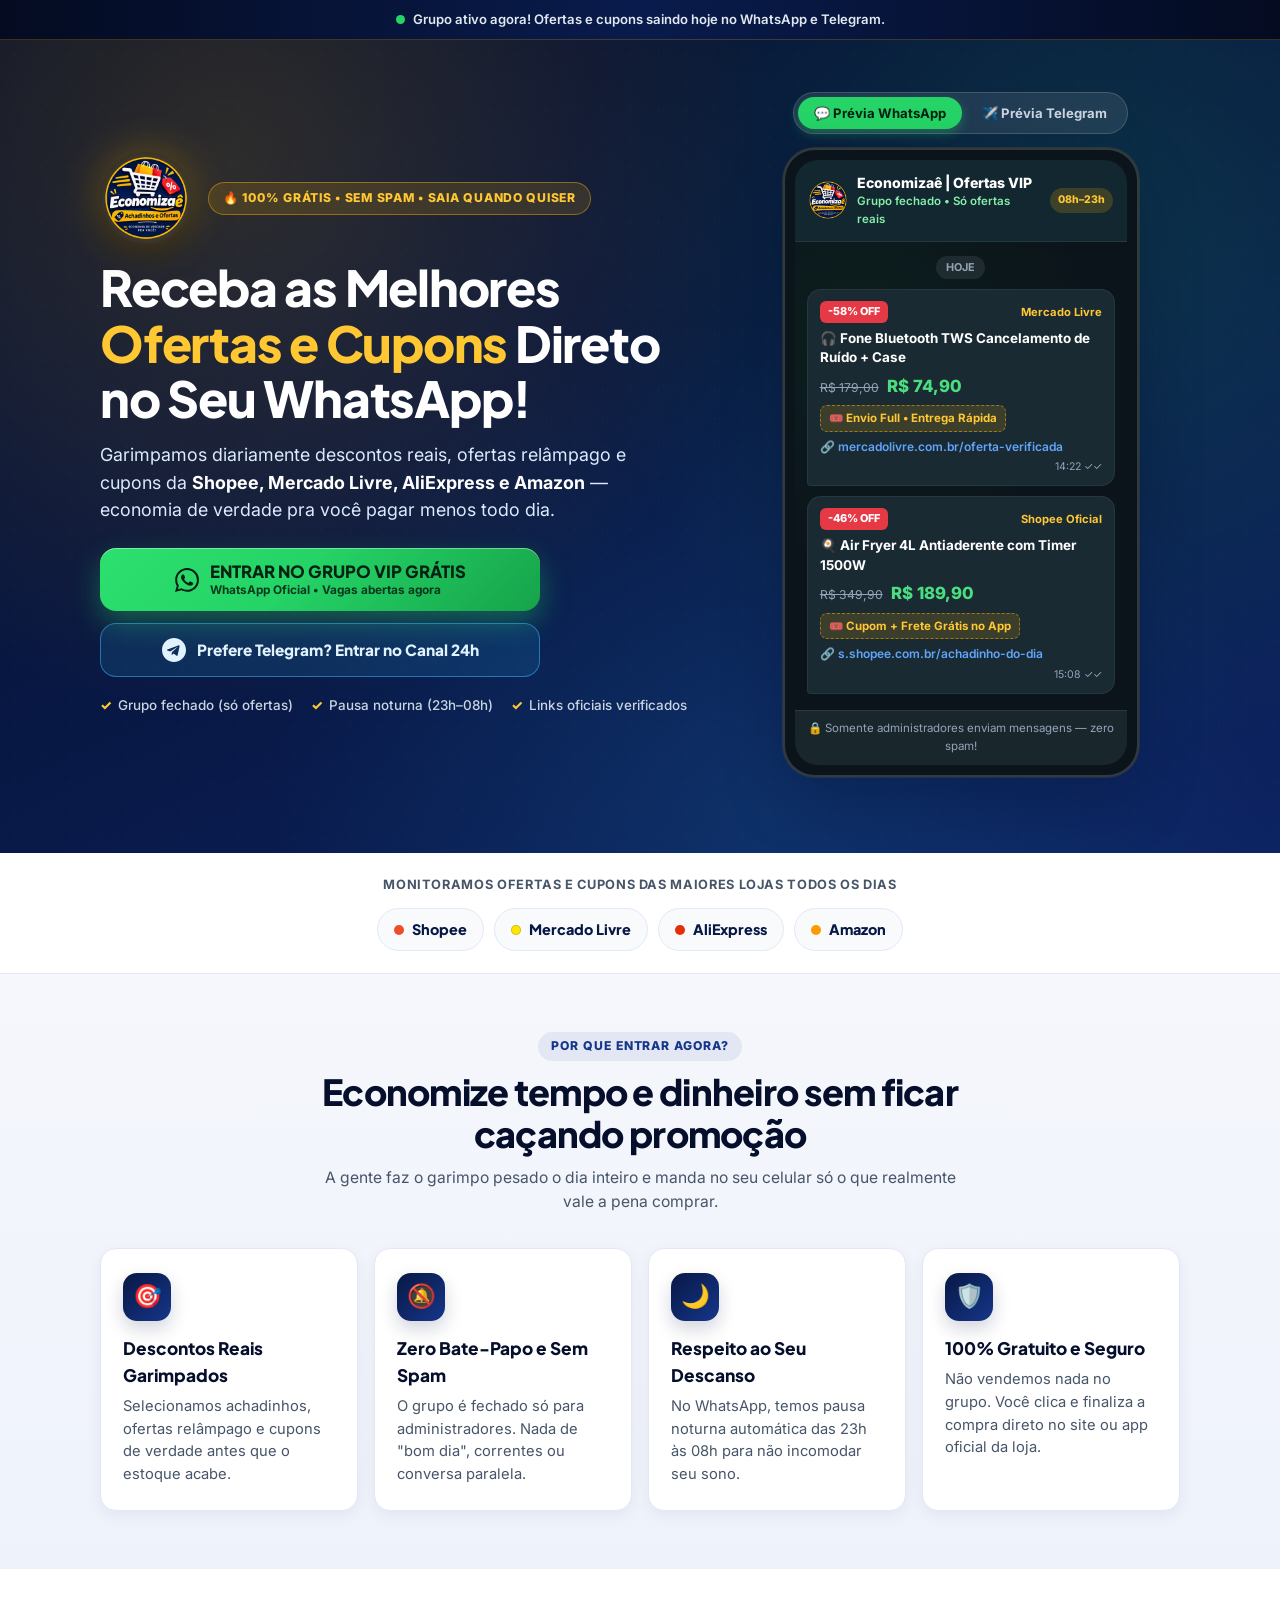
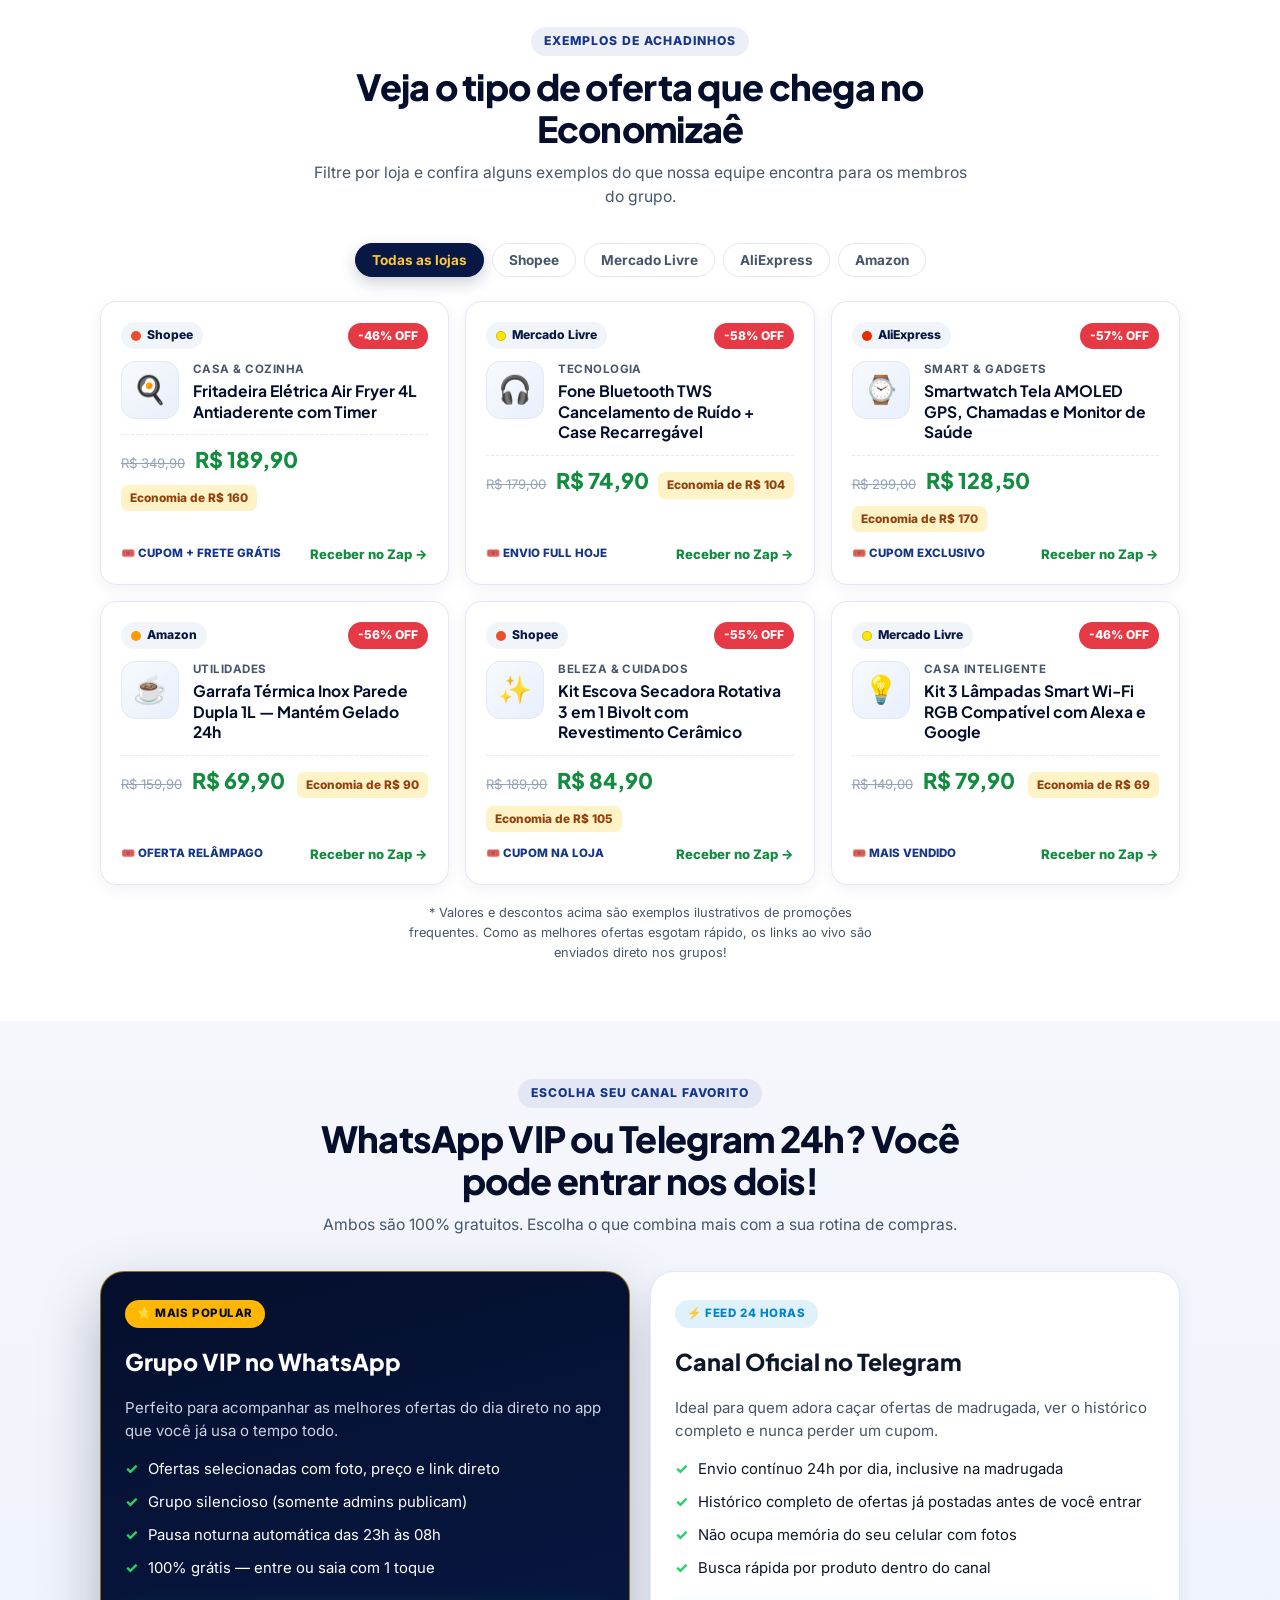
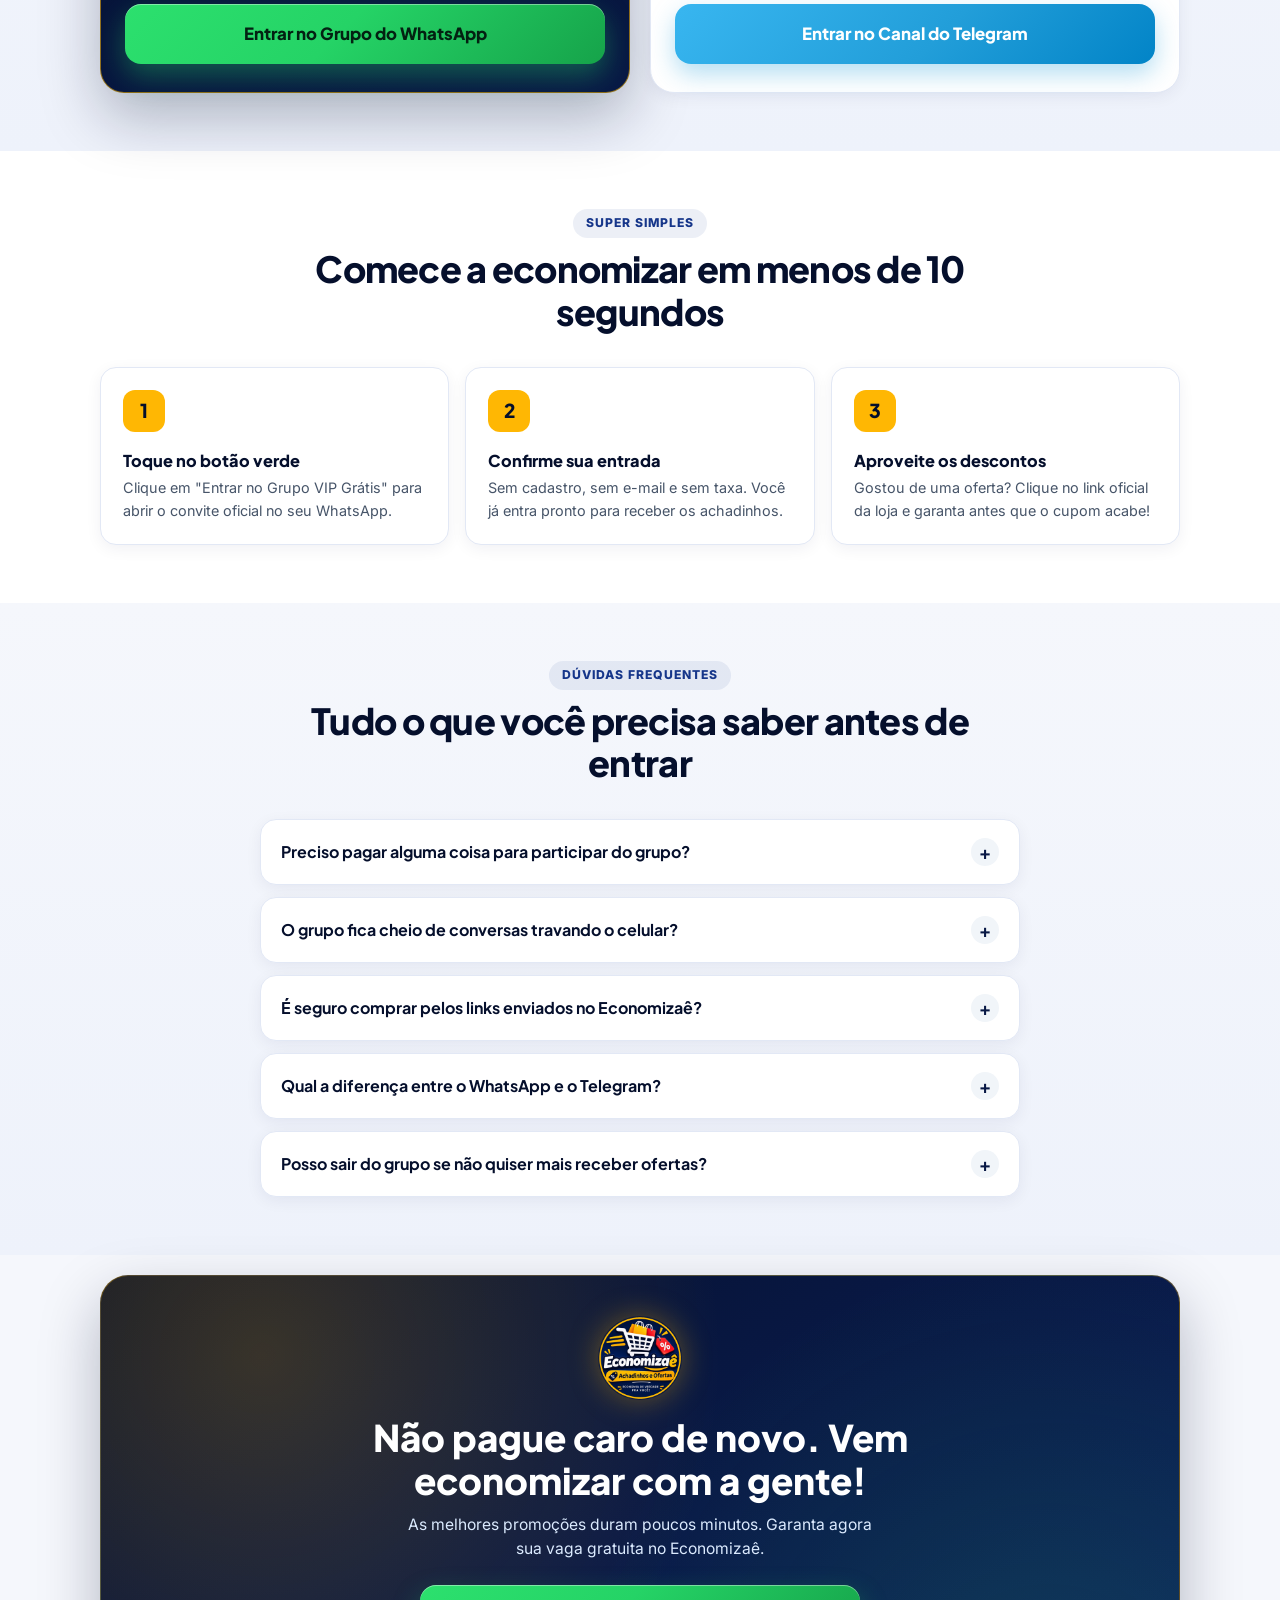
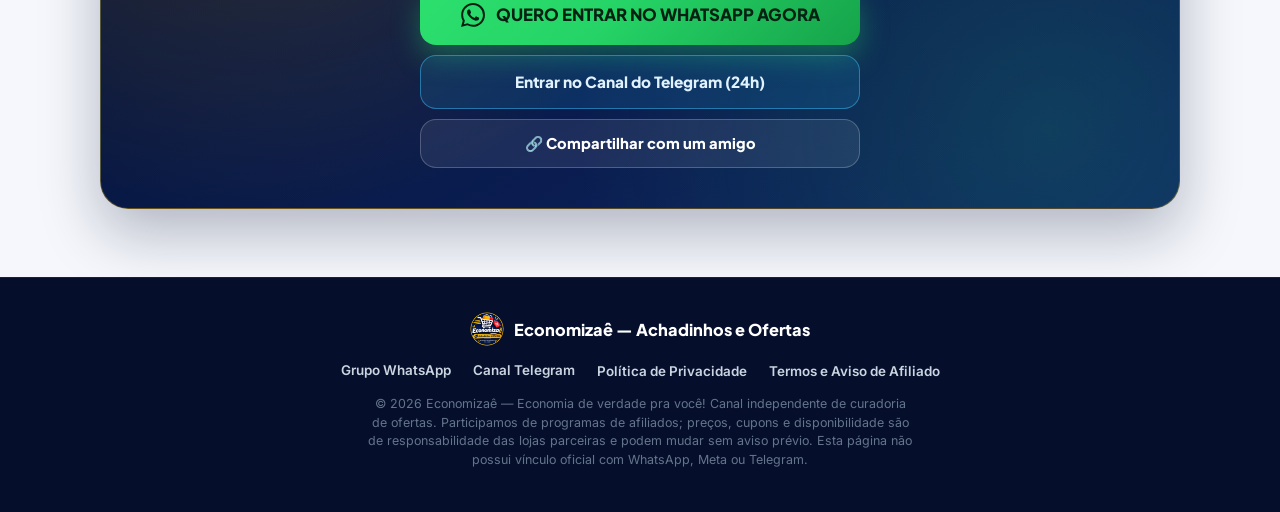
==== index.html @ 67e3bd25 "Add files via upload" ====
<!DOCTYPE html>
<html lang="pt-BR">
<head>
  <meta charset="UTF-8" />
  <meta name="viewport" content="width=device-width, initial-scale=1.0" />
  <title>Economizaê — Grupo VIP de Ofertas e Cupons no WhatsApp</title>
  <meta name="description" content="Entre grátis no grupo VIP do Economizaê e receba todos os dias as melhores ofertas, achadinhos e cupons da Shopee, Mercado Livre, AliExpress e Amazon direto no seu WhatsApp ou Telegram." />
  <meta name="theme-color" content="#050f2c" />

  <!-- Open Graph / WhatsApp / Facebook / Instagram -->
  <meta property="og:type" content="website" />
  <meta property="og:locale" content="pt_BR" />
  <meta property="og:title" content="Economizaê — As Melhores Ofertas e Cupons no Seu WhatsApp!" />
  <meta property="og:description" content="Grupo 100% gratuito e silencioso com achadinhos e descontos reais da Shopee, Mercado Livre, AliExpress e Amazon." />
  <meta property="og:image" content="assets/og-share.png" />
  <meta name="twitter:card" content="summary_large_image" />
  <meta name="twitter:title" content="Economizaê — Grupo VIP de Ofertas e Cupons" />
  <meta name="twitter:description" content="Economia de verdade pra você! Entre grátis no WhatsApp ou Telegram." />
  <meta name="twitter:image" content="assets/og-share.png" />

  <link rel="icon" type="image/png" href="assets/favicon.png" />
  <link rel="apple-touch-icon" href="assets/logo-economizae.png" />

  <!-- Google Fonts (carregamento rápido com fallback instantâneo) -->
  <link rel="preconnect" href="https://fonts.googleapis.com" />
  <link rel="preconnect" href="https://fonts.gstatic.com" crossorigin />
  <link href="https://fonts.googleapis.com/css2?family=Inter:wght@400;500;600;700&family=Plus+Jakarta+Sans:wght@700;800&display=swap" rel="stylesheet" />

  <link rel="stylesheet" href="assets/styles.css" />
</head>
<body>

  <!-- Faixa Ao Vivo (horário real de Brasília) -->
  <div class="top-ribbon" role="status" aria-live="polite">
    <div class="top-ribbon__inner">
      <span id="liveStatusDot" class="pulse-dot" aria-hidden="true"></span>
      <span id="liveStatusText">Grupo ativo agora! Ofertas e cupons saindo hoje no WhatsApp e Telegram.</span>
    </div>
  </div>

  <!-- HERO PRINCIPAL -->
  <header class="hero">
    <div class="container hero__grid">
      <div class="hero__content">
        <div class="hero__brand">
          <div class="hero__logo-wrap">
            <img
              src="assets/logo-economizae.png"
              alt="Logo Economizaê — Achadinhos e Ofertas"
              class="hero__logo"
              width="112"
              height="112"
              fetchpriority="high"
            />
          </div>
          <span class="eyebrow">🔥 100% Grátis • Sem Spam • Saia Quando Quiser</span>
        </div>

        <h1 class="hero__title">
          Receba as Melhores <span class="accent-gold">Ofertas e Cupons</span> Direto no Seu WhatsApp!
        </h1>

        <p class="hero__subtitle">
          Garimpamos diariamente descontos reais, ofertas relâmpago e cupons da
          <strong>Shopee, Mercado Livre, AliExpress e Amazon</strong> — economia de verdade pra você pagar menos todo dia.
        </p>

        <div id="heroCta" class="cta-stack">
          <a
            href="https://chat.whatsapp.com/C5A4Bzv5PwuIhEBPIchPu0?s=cl&p=a&iam=2"
            target="_blank"
            rel="noopener noreferrer"
            class="btn btn--whatsapp"
            data-channel="whatsapp"
            data-placement="hero_principal"
          >
            <svg class="btn__icon" viewBox="0 0 24 24" fill="currentColor" aria-hidden="true">
              <path d="M20.52 3.48A11.86 11.86 0 0 0 12.06 0C5.5 0 .16 5.34.16 11.9c0 2.1.55 4.14 1.6 5.95L0 24l6.33-1.66a11.87 11.87 0 0 0 5.73 1.46h.01c6.55 0 11.9-5.34 11.9-11.9 0-3.18-1.24-6.17-3.45-8.42ZM12.07 21.8h-.01a9.87 9.87 0 0 1-5.04-1.38l-.36-.21-3.76.99 1-3.66-.24-.38a9.86 9.86 0 0 1-1.51-5.26c0-5.45 4.44-9.89 9.9-9.89 2.64 0 5.13 1.03 7 2.9a9.83 9.83 0 0 1 2.9 7c0 5.45-4.44 9.89-9.88 9.89Zm5.42-7.4c-.3-.15-1.76-.87-2.03-.97-.27-.1-.47-.15-.67.15-.2.3-.77.97-.94 1.17-.17.2-.35.22-.65.07-.3-.15-1.25-.46-2.38-1.47-.88-.78-1.48-1.75-1.65-2.05-.17-.3-.02-.46.13-.61.13-.13.3-.35.45-.52.15-.17.2-.3.3-.5.1-.2.05-.37-.02-.52-.08-.15-.67-1.62-.92-2.22-.24-.58-.49-.5-.67-.51h-.57c-.2 0-.52.07-.8.37-.27.3-1.04 1.02-1.04 2.48s1.07 2.88 1.22 3.08c.15.2 2.1 3.21 5.09 4.5.71.31 1.27.49 1.7.63.72.23 1.37.2 1.88.12.57-.09 1.76-.72 2.01-1.42.25-.7.25-1.29.17-1.42-.07-.12-.27-.2-.57-.35Z"/>
            </svg>
            <span class="btn__text">
              <span>ENTRAR NO GRUPO VIP GRÁTIS</span>
              <span class="btn__sub">WhatsApp Oficial • Vagas abertas agora</span>
            </span>
          </a>

          <a
            href="https://t.me/economizae_achadinhos"
            target="_blank"
            rel="noopener noreferrer"
            class="btn btn--telegram"
            data-channel="telegram"
            data-placement="hero_secundario"
          >
            <svg class="btn__icon" viewBox="0 0 24 24" fill="currentColor" aria-hidden="true">
              <path d="M12 0C5.37 0 0 5.37 0 12s5.37 12 12 12 12-5.37 12-12S18.63 0 12 0Zm5.56 8.16-1.91 9.01c-.14.64-.52.8-1.06.5l-2.93-2.16-1.41 1.36c-.16.16-.29.29-.59.29l.21-2.98 5.42-4.9c.24-.21-.05-.33-.37-.12l-6.7 4.22-2.89-.9c-.63-.2-.64-.63.13-.93l11.29-4.35c.52-.19.98.13.81.96Z"/>
            </svg>
            <span>Prefere Telegram? Entrar no Canal 24h</span>
          </a>
        </div>

        <div class="hero__trust">
          <span class="hero__trust-item"><span class="hero__trust-check">✓</span> Grupo fechado (só ofertas)</span>
          <span class="hero__trust-item"><span class="hero__trust-check">✓</span> Pausa noturna (23h–08h)</span>
          <span class="hero__trust-item"><span class="hero__trust-check">✓</span> Links oficiais verificados</span>
        </div>
      </div>

      <!-- Preview Interativo do Celular -->
      <div class="phone-showcase" aria-label="Prévia de como chegam as ofertas no grupo">
        <div class="channel-switch" role="tablist" aria-label="Escolha o canal para ver a prévia">
          <button type="button" class="channel-switch__btn is-active" role="tab" aria-selected="true" data-preview="whatsapp">
            💬 Prévia WhatsApp
          </button>
          <button type="button" class="channel-switch__btn" role="tab" aria-selected="false" data-preview="telegram">
            ✈️ Prévia Telegram
          </button>
        </div>

        <div class="phone-frame">
          <div id="phoneScreen" class="phone-screen" data-mode="whatsapp">
            <div class="phone-header">
              <img src="assets/logo-economizae.png" alt="" class="phone-header__avatar" width="38" height="38" />
              <div class="phone-header__meta">
                <div id="phoneGroupName" class="phone-header__name">Economizaê | Ofertas VIP</div>
                <div id="phoneGroupSub" class="phone-header__sub">Grupo fechado • Só ofertas reais</div>
              </div>
              <span id="phoneGroupTag" class="phone-header__tag">08h–23h</span>
            </div>

            <div id="phoneChat" class="phone-chat"></div>

            <div id="phoneFooterNote" class="phone-footer-note">
              🔒 Somente administradores enviam mensagens — zero spam!
            </div>
          </div>
        </div>
      </div>
    </div>
  </header>

  <!-- Barra de Lojas Monitoradas -->
  <section class="stores-bar" aria-label="Lojas monitoradas">
    <div class="container stores-bar__inner">
      <p class="stores-bar__label">Monitoramos ofertas e cupons das maiores lojas todos os dias</p>
      <div class="stores-pills">
        <span class="store-pill"><span class="store-dot store-dot--shopee"></span>Shopee</span>
        <span class="store-pill"><span class="store-dot store-dot--ml"></span>Mercado Livre</span>
        <span class="store-pill"><span class="store-dot store-dot--ali"></span>AliExpress</span>
        <span class="store-pill"><span class="store-dot store-dot--amazon"></span>Amazon</span>
      </div>
    </div>
  </section>

  <!-- Benefícios -->
  <section class="section section--tint">
    <div class="container">
      <div class="section__head">
        <span class="section__kicker">Por que entrar agora?</span>
        <h2 class="section__title">Economize tempo e dinheiro sem ficar caçando promoção</h2>
        <p class="section__desc">
          A gente faz o garimpo pesado o dia inteiro e manda no seu celular só o que realmente vale a pena comprar.
        </p>
      </div>

      <div class="benefits-grid">
        <article class="benefit-card">
          <div class="benefit-card__icon" aria-hidden="true">🎯</div>
          <h3 class="benefit-card__title">Descontos Reais Garimpados</h3>
          <p class="benefit-card__text">
            Selecionamos achadinhos, ofertas relâmpago e cupons de verdade antes que o estoque acabe.
          </p>
        </article>

        <article class="benefit-card">
          <div class="benefit-card__icon" aria-hidden="true">🔕</div>
          <h3 class="benefit-card__title">Zero Bate-Papo e Sem Spam</h3>
          <p class="benefit-card__text">
            O grupo é fechado só para administradores. Nada de "bom dia", correntes ou conversa paralela.
          </p>
        </article>

        <article class="benefit-card">
          <div class="benefit-card__icon" aria-hidden="true">🌙</div>
          <h3 class="benefit-card__title">Respeito ao Seu Descanso</h3>
          <p class="benefit-card__text">
            No WhatsApp, temos pausa noturna automática das 23h às 08h para não incomodar seu sono.
          </p>
        </article>

        <article class="benefit-card">
          <div class="benefit-card__icon" aria-hidden="true">🛡️</div>
          <h3 class="benefit-card__title">100% Gratuito e Seguro</h3>
          <p class="benefit-card__text">
            Não vendemos nada no grupo. Você clica e finaliza a compra direto no site ou app oficial da loja.
          </p>
        </article>
      </div>
    </div>
  </section>

  <!-- Vitrine Interativa de Achadinhos -->
  <section class="section section--white" id="exemplos">
    <div class="container">
      <div class="section__head">
        <span class="section__kicker">Exemplos de Achadinhos</span>
        <h2 class="section__title">Veja o tipo de oferta que chega no Economizaê</h2>
        <p class="section__desc">
          Filtre por loja e confira alguns exemplos do que nossa equipe encontra para os membros do grupo.
        </p>
      </div>

      <div class="filter-pills" role="group" aria-label="Filtrar exemplos por loja">
        <button type="button" class="filter-pill is-active" data-filter="todas">Todas as lojas</button>
        <button type="button" class="filter-pill" data-filter="shopee">Shopee</button>
        <button type="button" class="filter-pill" data-filter="mercadolivre">Mercado Livre</button>
        <button type="button" class="filter-pill" data-filter="aliexpress">AliExpress</button>
        <button type="button" class="filter-pill" data-filter="amazon">Amazon</button>
      </div>

      <div id="dealsGrid" class="deals-grid"></div>

      <p class="deals-disclaimer">
        * Valores e descontos acima são exemplos ilustrativos de promoções frequentes. Como as melhores ofertas esgotam rápido, os links ao vivo são enviados direto nos grupos!
      </p>
    </div>
  </section>

  <!-- Comparativo WhatsApp vs Telegram -->
  <section class="section section--tint" id="canais">
    <div class="container">
      <div class="section__head">
        <span class="section__kicker">Escolha seu canal favorito</span>
        <h2 class="section__title">WhatsApp VIP ou Telegram 24h? Você pode entrar nos dois!</h2>
        <p class="section__desc">
          Ambos são 100% gratuitos. Escolha o que combina mais com a sua rotina de compras.
        </p>
      </div>

      <div class="channels-grid">
        <article class="channel-card channel-card--featured">
          <span class="channel-card__badge">⭐ Mais Popular</span>
          <h3 class="channel-card__title">Grupo VIP no WhatsApp</h3>
          <p class="channel-card__desc">
            Perfeito para acompanhar as melhores ofertas do dia direto no app que você já usa o tempo todo.
          </p>
          <ul class="channel-list">
            <li><span class="ok">✓</span> <span>Ofertas selecionadas com foto, preço e link direto</span></li>
            <li><span class="ok">✓</span> <span>Grupo silencioso (somente admins publicam)</span></li>
            <li><span class="ok">✓</span> <span>Pausa noturna automática das 23h às 08h</span></li>
            <li><span class="ok">✓</span> <span>100% grátis — entre ou saia com 1 toque</span></li>
          </ul>
          <div class="channel-card__action">
            <a
              href="https://chat.whatsapp.com/C5A4Bzv5PwuIhEBPIchPu0?s=cl&p=a&iam=2"
              target="_blank"
              rel="noopener noreferrer"
              class="btn btn--whatsapp"
              data-channel="whatsapp"
              data-placement="card_comparativo"
            >
              <span>Entrar no Grupo do WhatsApp</span>
            </a>
          </div>
        </article>

        <article class="channel-card">
          <span class="channel-card__badge channel-card__badge--tg">⚡ Feed 24 Horas</span>
          <h3 class="channel-card__title">Canal Oficial no Telegram</h3>
          <p class="channel-card__desc">
            Ideal para quem adora caçar ofertas de madrugada, ver o histórico completo e nunca perder um cupom.
          </p>
          <ul class="channel-list">
            <li><span class="ok">✓</span> <span>Envio contínuo 24h por dia, inclusive na madrugada</span></li>
            <li><span class="ok">✓</span> <span>Histórico completo de ofertas já postadas antes de você entrar</span></li>
            <li><span class="ok">✓</span> <span>Não ocupa memória do seu celular com fotos</span></li>
            <li><span class="ok">✓</span> <span>Busca rápida por produto dentro do canal</span></li>
          </ul>
          <div class="channel-card__action">
            <a
              href="https://t.me/economizae_achadinhos"
              target="_blank"
              rel="noopener noreferrer"
              class="btn btn--telegram-solid"
              data-channel="telegram"
              data-placement="card_comparativo"
            >
              <span>Entrar no Canal do Telegram</span>
            </a>
          </div>
        </article>
      </div>
    </div>
  </section>

  <!-- Como Funciona em 3 Passos -->
  <section class="section section--white">
    <div class="container">
      <div class="section__head">
        <span class="section__kicker">Super simples</span>
        <h2 class="section__title">Comece a economizar em menos de 10 segundos</h2>
      </div>

      <div class="steps-grid">
        <article class="step-card">
          <div class="step-num">1</div>
          <div>
            <h3>Toque no botão verde</h3>
            <p>Clique em "Entrar no Grupo VIP Grátis" para abrir o convite oficial no seu WhatsApp.</p>
          </div>
        </article>

        <article class="step-card">
          <div class="step-num">2</div>
          <div>
            <h3>Confirme sua entrada</h3>
            <p>Sem cadastro, sem e-mail e sem taxa. Você já entra pronto para receber os achadinhos.</p>
          </div>
        </article>

        <article class="step-card">
          <div class="step-num">3</div>
          <div>
            <h3>Aproveite os descontos</h3>
            <p>Gostou de uma oferta? Clique no link oficial da loja e garanta antes que o cupom acabe!</p>
          </div>
        </article>
      </div>
    </div>
  </section>

  <!-- Perguntas Frequentes -->
  <section class="section section--tint" id="faq">
    <div class="container">
      <div class="section__head">
        <span class="section__kicker">Dúvidas Frequentes</span>
        <h2 class="section__title">Tudo o que você precisa saber antes de entrar</h2>
      </div>

      <div class="faq-list">
        <div class="faq-item">
          <button type="button" class="faq-question" aria-expanded="false">
            <span>Preciso pagar alguma coisa para participar do grupo?</span>
            <span class="faq-icon" aria-hidden="true">+</span>
          </button>
          <div class="faq-answer">
            <div class="faq-answer__inner">
              Não! O Economizaê é <strong>100% gratuito</strong> hoje e sempre. Nosso trabalho é mantido pelas comissões pagas pelas próprias lojas parceiras, sem nenhum custo extra para você.
            </div>
          </div>
        </div>

        <div class="faq-item">
          <button type="button" class="faq-question" aria-expanded="false">
            <span>O grupo fica cheio de conversas travando o celular?</span>
            <span class="faq-icon" aria-hidden="true">+</span>
          </button>
          <div class="faq-answer">
            <div class="faq-answer__inner">
              De jeito nenhum! O grupo é fechado apenas para os administradores postarem ofertas e cupons selecionados. Além disso, o WhatsApp fica em silêncio automático das 23h às 08h.
            </div>
          </div>
        </div>

        <div class="faq-item">
          <button type="button" class="faq-question" aria-expanded="false">
            <span>É seguro comprar pelos links enviados no Economizaê?</span>
            <span class="faq-icon" aria-hidden="true">+</span>
          </button>
          <div class="faq-answer">
            <div class="faq-answer__inner">
              Sim! Nós divulgamos apenas links que levam direto para as grandes lojas oficiais (Shopee, Mercado Livre, AliExpress e Amazon). Você paga e acompanha a entrega diretamente no site ou aplicativo da própria loja.
            </div>
          </div>
        </div>

        <div class="faq-item">
          <button type="button" class="faq-question" aria-expanded="false">
            <span>Qual a diferença entre o WhatsApp e o Telegram?</span>
            <span class="faq-icon" aria-hidden="true">+</span>
          </button>
          <div class="faq-answer">
            <div class="faq-answer__inner">
              O <strong>WhatsApp</strong> envia ofertas selecionadas durante o dia (08h às 23h) com toda praticidade. Já o <strong>Telegram</strong> funciona 24 horas por dia, permite pesquisar ofertas antigas e mantém todo o histórico de promoções disponível assim que você entra.
            </div>
          </div>
        </div>

        <div class="faq-item">
          <button type="button" class="faq-question" aria-expanded="false">
            <span>Posso sair do grupo se não quiser mais receber ofertas?</span>
            <span class="faq-icon" aria-hidden="true">+</span>
          </button>
          <div class="faq-answer">
            <div class="faq-answer__inner">
              Com certeza! Você tem liberdade total para silenciar as notificações ou sair do grupo a qualquer momento com apenas um toque.
            </div>
          </div>
        </div>
      </div>
    </div>
  </section>

  <!-- CTA Final -->
  <section class="final-cta" id="finalCta">
    <div class="container">
      <div class="final-cta__box">
        <img src="assets/logo-economizae.png" alt="Logo Economizaê" class="final-cta__logo" width="84" height="84" loading="lazy" />
        <h2 class="final-cta__title">Não pague caro de novo. Vem economizar com a gente!</h2>
        <p class="final-cta__desc">
          As melhores promoções duram poucos minutos. Garanta agora sua vaga gratuita no Economizaê.
        </p>

        <div class="final-cta__actions">
          <a
            href="https://chat.whatsapp.com/C5A4Bzv5PwuIhEBPIchPu0?s=cl&p=a&iam=2"
            target="_blank"
            rel="noopener noreferrer"
            class="btn btn--whatsapp"
            data-channel="whatsapp"
            data-placement="cta_final"
          >
            <svg class="btn__icon" viewBox="0 0 24 24" fill="currentColor" aria-hidden="true">
              <path d="M20.52 3.48A11.86 11.86 0 0 0 12.06 0C5.5 0 .16 5.34.16 11.9c0 2.1.55 4.14 1.6 5.95L0 24l6.33-1.66a11.87 11.87 0 0 0 5.73 1.46h.01c6.55 0 11.9-5.34 11.9-11.9 0-3.18-1.24-6.17-3.45-8.42ZM12.07 21.8h-.01a9.87 9.87 0 0 1-5.04-1.38l-.36-.21-3.76.99 1-3.66-.24-.38a9.86 9.86 0 0 1-1.51-5.26c0-5.45 4.44-9.89 9.9-9.89 2.64 0 5.13 1.03 7 2.9a9.83 9.83 0 0 1 2.9 7c0 5.45-4.44 9.89-9.88 9.89Zm5.42-7.4c-.3-.15-1.76-.87-2.03-.97-.27-.1-.47-.15-.67.15-.2.3-.77.97-.94 1.17-.17.2-.35.22-.65.07-.3-.15-1.25-.46-2.38-1.47-.88-.78-1.48-1.75-1.65-2.05-.17-.3-.02-.46.13-.61.13-.13.3-.35.45-.52.15-.17.2-.3.3-.5.1-.2.05-.37-.02-.52-.08-.15-.67-1.62-.92-2.22-.24-.58-.49-.5-.67-.51h-.57c-.2 0-.52.07-.8.37-.27.3-1.04 1.02-1.04 2.48s1.07 2.88 1.22 3.08c.15.2 2.1 3.21 5.09 4.5.71.31 1.27.49 1.7.63.72.23 1.37.2 1.88.12.57-.09 1.76-.72 2.01-1.42.25-.7.25-1.29.17-1.42-.07-.12-.27-.2-.57-.35Z"/>
            </svg>
            <span>QUERO ENTRAR NO WHATSAPP AGORA</span>
          </a>

          <a
            href="https://t.me/economizae_achadinhos"
            target="_blank"
            rel="noopener noreferrer"
            class="btn btn--telegram"
            data-channel="telegram"
            data-placement="cta_final"
          >
            <span>Entrar no Canal do Telegram (24h)</span>
          </a>

          <button type="button" id="btnShare" class="btn btn--ghost-light">
            <span>🔗 Compartilhar com um amigo</span>
          </button>
        </div>
      </div>
    </div>
  </section>

  <!-- Rodapé (compatível com políticas Meta Ads / Google Ads) -->
  <footer class="footer">
    <div class="container footer__inner">
      <div class="footer__brand">
        <img src="assets/logo-economizae.png" alt="Economizaê" width="34" height="34" loading="lazy" />
        <span>Economizaê — Achadinhos e Ofertas</span>
      </div>

      <div class="footer__links">
        <a class="footer__link" href="https://chat.whatsapp.com/C5A4Bzv5PwuIhEBPIchPu0?s=cl&p=a&iam=2" target="_blank" rel="noopener noreferrer" data-channel="whatsapp" data-placement="footer">Grupo WhatsApp</a>
        <a class="footer__link" href="https://t.me/economizae_achadinhos" target="_blank" rel="noopener noreferrer" data-channel="telegram" data-placement="footer">Canal Telegram</a>
        <button type="button" class="footer__link" data-modal="privacidade">Política de Privacidade</button>
        <button type="button" class="footer__link" data-modal="termos">Termos e Aviso de Afiliado</button>
      </div>

      <p class="footer__legal">
        © <span id="currentYear">2026</span> Economizaê — Economia de verdade pra você! Canal independente de curadoria de ofertas. Participamos de programas de afiliados; preços, cupons e disponibilidade são de responsabilidade das lojas parceiras e podem mudar sem aviso prévio. Esta página não possui vínculo oficial com WhatsApp, Meta ou Telegram.
      </p>
    </div>
  </footer>

  <!-- Barra Fixa Mobile (aparece após rolar o topo) -->
  <div id="stickyBar" class="sticky-bar" aria-hidden="true">
    <div class="sticky-bar__inner">
      <img src="assets/logo-economizae.png" alt="" class="sticky-bar__logo" width="40" height="40" />
      <a
        href="https://chat.whatsapp.com/C5A4Bzv5PwuIhEBPIchPu0?s=cl&p=a&iam=2"
        target="_blank"
        rel="noopener noreferrer"
        class="btn btn--whatsapp sticky-bar__btn"
        data-channel="whatsapp"
        data-placement="barra_fixa_mobile"
      >
        <span>Entrar no Grupo VIP Grátis →</span>
      </a>
    </div>
  </div>

  <!-- Modal Legal (Privacidade / Termos) -->
  <div id="legalModal" class="modal" role="dialog" aria-modal="true" aria-hidden="true" aria-labelledby="legalModalTitle">
    <div class="modal__card">
      <div class="modal__head">
        <h3 id="legalModalTitle" class="modal__title">Informações</h3>
        <button type="button" id="legalModalClose" class="modal__close" aria-label="Fechar">×</button>
      </div>
      <div id="legalModalBody" class="modal__body"></div>
    </div>
  </div>

  <!-- Toast de Feedback -->
  <div id="toast" class="toast" role="status" aria-live="polite"></div>

  <script src="assets/config.js"></script>
  <script src="assets/app.js"></script>
</body>
</html>
---- assets/styles.css ----
/* ==========================================================================
   Economizaê | Achadinhos e Ofertas — Landing Page Design System
   Paleta inspirada na identidade oficial: Azul-Marinho, Ouro, Vermelho e Verde Zap
   ========================================================================== */

:root {
  --navy-950: #050f2c;
  --navy-900: #081845;
  --navy-800: #0d2463;
  --navy-700: #16368a;

  --gold-400: #ffc833;
  --gold-500: #ffb703;
  --gold-600: #e09c00;

  --red-500: #e63946;
  --red-600: #cc2936;

  --wa-400: #2ce06e;
  --wa-500: #25d366;
  --wa-600: #16a34a;
  --wa-700: #128c3e;

  --tg-400: #38b6f0;
  --tg-500: #229ed9;
  --tg-600: #0284c7;

  --bg-page: #f5f7fc;
  --bg-card: #ffffff;
  --border-soft: #e2e8f5;
  --text-main: #0f172a;
  --text-muted: #475569;
  --text-light: #cbd5e1;

  --radius-sm: 10px;
  --radius-md: 16px;
  --radius-lg: 24px;
  --radius-pill: 999px;

  --shadow-sm: 0 4px 16px rgba(8, 24, 69, 0.06);
  --shadow-md: 0 12px 32px rgba(8, 24, 69, 0.1);
  --shadow-lg: 0 24px 60px rgba(5, 15, 44, 0.28);
  --shadow-wa: 0 12px 28px rgba(37, 211, 102, 0.36);

  --container: 1120px;
  --font-display: "Plus Jakarta Sans", -apple-system, BlinkMacSystemFont, "Segoe UI", Roboto, sans-serif;
  --font-body: "Inter", -apple-system, BlinkMacSystemFont, "Segoe UI", Roboto, sans-serif;
}

*,
*::before,
*::after {
  box-sizing: border-box;
}

html {
  scroll-behavior: smooth;
  -webkit-text-size-adjust: 100%;
}

body {
  margin: 0;
  font-family: var(--font-body);
  color: var(--text-main);
  background: var(--bg-page);
  line-height: 1.55;
  overflow-x: clip;
  -webkit-font-smoothing: antialiased;
}

img {
  max-width: 100%;
  display: block;
}

a {
  color: inherit;
  text-decoration: none;
}

button {
  font-family: inherit;
  cursor: pointer;
}

.container {
  width: 100%;
  max-width: var(--container);
  margin: 0 auto;
  padding: 0 20px;
}

/* ---------- Top Status Ribbon ---------- */
.top-ribbon {
  background: linear-gradient(90deg, #040b21 0%, #091b4c 50%, #040b21 100%);
  border-bottom: 1px solid rgba(255, 183, 3, 0.22);
  color: #e2e8f0;
  font-size: 0.82rem;
  font-weight: 600;
  padding: 9px 16px;
  text-align: center;
}

.top-ribbon__inner {
  display: inline-flex;
  align-items: center;
  justify-content: center;
  gap: 8px;
  flex-wrap: wrap;
}

.pulse-dot {
  width: 9px;
  height: 9px;
  border-radius: 50%;
  background: var(--wa-500);
  box-shadow: 0 0 0 0 rgba(37, 211, 102, 0.7);
  animation: pulseDot 2s infinite;
  flex-shrink: 0;
}

.pulse-dot--night {
  background: var(--gold-500);
  box-shadow: 0 0 0 0 rgba(255, 183, 3, 0.7);
}

@keyframes pulseDot {
  0% { box-shadow: 0 0 0 0 rgba(37, 211, 102, 0.65); }
  70% { box-shadow: 0 0 0 9px rgba(37, 211, 102, 0); }
  100% { box-shadow: 0 0 0 0 rgba(37, 211, 102, 0); }
}

/* ---------- Hero Section ---------- */
.hero {
  position: relative;
  background:
    radial-gradient(circle at 18% 15%, rgba(255, 183, 3, 0.16), transparent 44%),
    radial-gradient(circle at 86% 24%, rgba(37, 211, 102, 0.14), transparent 42%),
    radial-gradient(circle at 60% 95%, rgba(34, 158, 217, 0.14), transparent 46%),
    linear-gradient(155deg, var(--navy-950) 0%, var(--navy-900) 52%, var(--navy-800) 100%);
  color: #ffffff;
  padding: 28px 0 64px;
  overflow: hidden;
}

.hero::after {
  content: "";
  position: absolute;
  inset: 0;
  background-image: radial-gradient(rgba(255, 255, 255, 0.06) 1px, transparent 1px);
  background-size: 28px 28px;
  opacity: 0.35;
  pointer-events: none;
}

.hero__grid {
  position: relative;
  z-index: 2;
  display: grid;
  grid-template-columns: 1fr;
  gap: 36px;
  align-items: center;
}

.hero__content {
  text-align: center;
  display: flex;
  flex-direction: column;
  align-items: center;
}

.hero__brand {
  display: flex;
  flex-direction: column;
  align-items: center;
  gap: 12px;
  margin-bottom: 16px;
}

.hero__logo-wrap {
  position: relative;
  width: 112px;
  height: 112px;
  border-radius: 50%;
  padding: 4px;
  background: radial-gradient(circle, rgba(255, 183, 3, 0.45) 0%, rgba(255, 183, 3, 0.08) 70%);
  box-shadow: 0 0 42px rgba(255, 183, 3, 0.32), 0 12px 28px rgba(0, 0, 0, 0.4);
  animation: floatLogo 4.8s ease-in-out infinite;
}

@keyframes floatLogo {
  0%, 100% { transform: translateY(0px); }
  50% { transform: translateY(-5px); }
}

.hero__logo {
  width: 100%;
  height: 100%;
  border-radius: 50%;
  object-fit: cover;
}

.eyebrow {
  display: inline-flex;
  align-items: center;
  gap: 7px;
  padding: 6px 14px;
  border-radius: var(--radius-pill);
  background: rgba(255, 183, 3, 0.14);
  border: 1px solid rgba(255, 183, 3, 0.42);
  color: var(--gold-400);
  font-size: 0.76rem;
  font-weight: 800;
  letter-spacing: 0.06em;
  text-transform: uppercase;
}

.hero__title {
  font-family: var(--font-display);
  font-size: clamp(1.85rem, 6.2vw, 3.1rem);
  font-weight: 800;
  line-height: 1.12;
  letter-spacing: -0.025em;
  margin: 0 0 14px;
  max-width: 18ch;
}

.hero__title .accent-gold {
  color: var(--gold-400);
}

.hero__subtitle {
  margin: 0 0 24px;
  font-size: clamp(0.98rem, 2.5vw, 1.12rem);
  color: #dbeafe;
  max-width: 48ch;
}

.hero__subtitle strong {
  color: #ffffff;
}

/* ---------- CTA Buttons ---------- */
.cta-stack {
  width: 100%;
  max-width: 440px;
  display: flex;
  flex-direction: column;
  gap: 12px;
}

.btn {
  position: relative;
  display: inline-flex;
  align-items: center;
  justify-content: center;
  gap: 11px;
  width: 100%;
  min-height: 60px;
  padding: 14px 24px;
  border-radius: 16px;
  font-family: var(--font-display);
  font-weight: 800;
  font-size: 1.05rem;
  border: none;
  transition: transform 0.18s ease, box-shadow 0.2s ease, filter 0.2s ease;
  overflow: hidden;
  text-align: center;
}

.btn:hover {
  transform: translateY(-2px);
}

.btn:active {
  transform: translateY(0px) scale(0.99);
}

.btn:focus-visible {
  outline: 3px solid var(--gold-400);
  outline-offset: 3px;
}

.btn--whatsapp {
  background: linear-gradient(135deg, var(--wa-400) 0%, var(--wa-500) 45%, var(--wa-600) 100%);
  color: #032112;
  box-shadow: var(--shadow-wa), inset 0 1px 0 rgba(255, 255, 255, 0.4);
}

.btn--whatsapp::after {
  content: "";
  position: absolute;
  top: 0;
  left: -120%;
  width: 70%;
  height: 100%;
  background: linear-gradient(110deg, transparent 20%, rgba(255, 255, 255, 0.42) 50%, transparent 80%);
  animation: btnShine 3.6s ease-in-out infinite;
}

@keyframes btnShine {
  0%, 60% { left: -120%; }
  100% { left: 160%; }
}

.btn--whatsapp:hover {
  box-shadow: 0 16px 34px rgba(37, 211, 102, 0.46);
  filter: brightness(1.03);
}

.btn--telegram {
  background: rgba(34, 158, 217, 0.16);
  border: 1.5px solid rgba(56, 182, 240, 0.52);
  color: #e0f2fe;
  min-height: 52px;
  font-size: 0.96rem;
}

.btn--telegram:hover {
  background: rgba(34, 158, 217, 0.28);
  border-color: var(--tg-400);
}

.btn--telegram-solid {
  background: linear-gradient(135deg, var(--tg-400) 0%, var(--tg-500) 55%, var(--tg-600) 100%);
  color: #ffffff;
  box-shadow: 0 10px 24px rgba(34, 158, 217, 0.34);
}

.btn--ghost-light {
  background: rgba(255, 255, 255, 0.08);
  border: 1px solid rgba(255, 255, 255, 0.22);
  color: #ffffff;
  min-height: 48px;
  font-size: 0.92rem;
}

.btn--ghost-light:hover {
  background: rgba(255, 255, 255, 0.15);
}

.btn__icon {
  width: 24px;
  height: 24px;
  flex-shrink: 0;
}

.btn__text {
  display: flex;
  flex-direction: column;
  align-items: flex-start;
  line-height: 1.15;
}

.btn__sub {
  font-family: var(--font-body);
  font-size: 0.74rem;
  font-weight: 700;
  opacity: 0.85;
  margin-top: 2px;
}

.hero__trust {
  display: flex;
  flex-wrap: wrap;
  justify-content: center;
  gap: 10px 18px;
  margin-top: 18px;
  font-size: 0.84rem;
  color: #cbd5e1;
  font-weight: 500;
}

.hero__trust-item {
  display: inline-flex;
  align-items: center;
  gap: 6px;
}

.hero__trust-check {
  color: var(--gold-400);
  font-weight: 800;
}

/* ---------- Interactive Phone Mockup ---------- */
.phone-showcase {
  display: flex;
  flex-direction: column;
  align-items: center;
  gap: 14px;
}

.channel-switch {
  display: inline-flex;
  background: rgba(255, 255, 255, 0.09);
  border: 1px solid rgba(255, 255, 255, 0.16);
  border-radius: var(--radius-pill);
  padding: 4px;
  gap: 4px;
}

.channel-switch__btn {
  border: none;
  background: transparent;
  color: #cbd5e1;
  font-size: 0.82rem;
  font-weight: 700;
  padding: 8px 16px;
  border-radius: var(--radius-pill);
  display: inline-flex;
  align-items: center;
  gap: 6px;
  transition: all 0.2s ease;
}

.channel-switch__btn.is-active[data-preview="whatsapp"] {
  background: var(--wa-500);
  color: #032112;
  box-shadow: 0 4px 12px rgba(37, 211, 102, 0.35);
}

.channel-switch__btn.is-active[data-preview="telegram"] {
  background: var(--tg-500);
  color: #ffffff;
  box-shadow: 0 4px 12px rgba(34, 158, 217, 0.35);
}

.phone-frame {
  width: 100%;
  max-width: 356px;
  border-radius: 32px;
  background: #0b141a;
  padding: 10px;
  border: 2px solid rgba(255, 255, 255, 0.16);
  box-shadow: var(--shadow-lg), 0 0 0 1px rgba(255, 183, 3, 0.12);
}

.phone-screen {
  border-radius: 23px;
  overflow: hidden;
  background: #0d1b22;
}

.phone-header {
  display: flex;
  align-items: center;
  gap: 10px;
  padding: 12px 14px;
  background: #12272f;
  border-bottom: 1px solid rgba(255, 255, 255, 0.08);
  transition: background 0.25s ease;
}

.phone-screen[data-mode="telegram"] .phone-header {
  background: #17212b;
}

.phone-header__avatar {
  width: 38px;
  height: 38px;
  border-radius: 50%;
  flex-shrink: 0;
}

.phone-header__meta {
  text-align: left;
  min-width: 0;
  flex: 1;
}

.phone-header__name {
  font-size: 0.88rem;
  font-weight: 800;
  color: #ffffff;
  white-space: nowrap;
  overflow: hidden;
  text-overflow: ellipsis;
}

.phone-header__sub {
  font-size: 0.72rem;
  color: #86efac;
  font-weight: 600;
}

.phone-screen[data-mode="telegram"] .phone-header__sub {
  color: #7dd3fc;
}

.phone-header__tag {
  font-size: 0.66rem;
  font-weight: 800;
  padding: 4px 8px;
  border-radius: var(--radius-pill);
  background: rgba(255, 183, 3, 0.18);
  color: var(--gold-400);
  flex-shrink: 0;
}

.phone-chat {
  padding: 14px 12px 16px;
  background:
    radial-gradient(circle at 20% 20%, rgba(37, 211, 102, 0.06), transparent 50%),
    #0b141a;
  display: flex;
  flex-direction: column;
  gap: 10px;
}

.phone-screen[data-mode="telegram"] .phone-chat {
  background:
    radial-gradient(circle at 80% 20%, rgba(34, 158, 217, 0.1), transparent 55%),
    #0e1621;
}

.chat-date {
  align-self: center;
  font-size: 0.68rem;
  font-weight: 700;
  color: #94a3b8;
  background: rgba(255, 255, 255, 0.08);
  padding: 3px 10px;
  border-radius: var(--radius-pill);
}

.chat-bubble {
  background: #1a2a33;
  border-radius: 14px 14px 14px 4px;
  padding: 11px 12px;
  text-align: left;
  border: 1px solid rgba(255, 255, 255, 0.06);
  color: #f1f5f9;
  font-size: 0.82rem;
  line-height: 1.45;
  animation: fadeSlideUp 0.3s ease;
}

.phone-screen[data-mode="telegram"] .chat-bubble {
  background: #182533;
}

@keyframes fadeSlideUp {
  from { opacity: 0; transform: translateY(6px); }
  to { opacity: 1; transform: translateY(0); }
}

.chat-bubble__top {
  display: flex;
  align-items: center;
  justify-content: space-between;
  gap: 8px;
  margin-bottom: 6px;
}

.chat-badge {
  display: inline-flex;
  align-items: center;
  gap: 4px;
  font-size: 0.68rem;
  font-weight: 800;
  padding: 3px 8px;
  border-radius: 6px;
  background: var(--red-500);
  color: #ffffff;
}

.chat-store {
  font-size: 0.7rem;
  font-weight: 700;
  color: var(--gold-400);
}

.chat-product {
  font-weight: 700;
  color: #ffffff;
  margin-bottom: 6px;
  font-size: 0.84rem;
}

.chat-prices {
  display: flex;
  align-items: baseline;
  gap: 8px;
  margin-bottom: 7px;
}

.chat-old {
  text-decoration: line-through;
  color: #94a3b8;
  font-size: 0.76rem;
}

.chat-new {
  color: #4ade80;
  font-weight: 800;
  font-size: 1.05rem;
}

.chat-coupon {
  display: inline-flex;
  align-items: center;
  gap: 5px;
  font-size: 0.72rem;
  font-weight: 700;
  background: rgba(255, 183, 3, 0.14);
  border: 1px dashed rgba(255, 183, 3, 0.5);
  color: var(--gold-400);
  padding: 4px 8px;
  border-radius: 7px;
  margin-bottom: 6px;
}

.chat-link {
  display: block;
  color: #60a5fa;
  font-size: 0.75rem;
  font-weight: 600;
}

.chat-time {
  display: block;
  text-align: right;
  font-size: 0.66rem;
  color: #94a3b8;
  margin-top: 4px;
}

.phone-footer-note {
  background: rgba(255, 255, 255, 0.05);
  border-top: 1px solid rgba(255, 255, 255, 0.08);
  padding: 9px 12px;
  font-size: 0.72rem;
  color: #94a3b8;
  text-align: center;
}

/* ---------- Partner Stores Bar ---------- */
.stores-bar {
  background: #ffffff;
  border-bottom: 1px solid var(--border-soft);
  padding: 22px 0;
}

.stores-bar__inner {
  display: flex;
  flex-direction: column;
  align-items: center;
  gap: 14px;
}

.stores-bar__label {
  margin: 0;
  font-size: 0.8rem;
  font-weight: 700;
  letter-spacing: 0.05em;
  text-transform: uppercase;
  color: var(--text-muted);
  text-align: center;
}

.stores-pills {
  display: flex;
  flex-wrap: wrap;
  justify-content: center;
  gap: 10px;
}

.store-pill {
  display: inline-flex;
  align-items: center;
  gap: 8px;
  padding: 9px 16px;
  border-radius: var(--radius-pill);
  font-family: var(--font-display);
  font-weight: 800;
  font-size: 0.9rem;
  background: #f8fafc;
  border: 1.5px solid var(--border-soft);
  color: var(--navy-900);
}

.store-dot {
  width: 10px;
  height: 10px;
  border-radius: 50%;
}

.store-dot--shopee { background: #ee4d2d; }
.store-dot--ml { background: #ffe600; box-shadow: inset 0 0 0 1px rgba(0,0,0,0.18); }
.store-dot--ali { background: #e62e04; }
.store-dot--amazon { background: #ff9900; }

/* ---------- Section Shared Layout ---------- */
.section {
  padding: 58px 0;
}

.section--white {
  background: #ffffff;
}

.section--tint {
  background: linear-gradient(180deg, #f5f7fc 0%, #eef2fb 100%);
}

.section__head {
  text-align: center;
  max-width: 660px;
  margin: 0 auto 34px;
}

.section__kicker {
  display: inline-block;
  font-size: 0.76rem;
  font-weight: 800;
  letter-spacing: 0.08em;
  text-transform: uppercase;
  color: var(--navy-700);
  background: rgba(22, 54, 138, 0.08);
  padding: 5px 13px;
  border-radius: var(--radius-pill);
  margin-bottom: 10px;
}

.section__title {
  font-family: var(--font-display);
  font-size: clamp(1.55rem, 4.4vw, 2.25rem);
  font-weight: 800;
  line-height: 1.18;
  letter-spacing: -0.02em;
  color: var(--navy-950);
  margin: 0 0 10px;
}

.section__desc {
  margin: 0;
  color: var(--text-muted);
  font-size: 0.98rem;
}

/* ---------- Benefits Grid ---------- */
.benefits-grid {
  display: grid;
  grid-template-columns: 1fr;
  gap: 16px;
}

.benefit-card {
  background: var(--bg-card);
  border: 1px solid var(--border-soft);
  border-radius: var(--radius-md);
  padding: 24px 22px;
  box-shadow: var(--shadow-sm);
  transition: transform 0.2s ease, box-shadow 0.2s ease, border-color 0.2s ease;
}

.benefit-card:hover {
  transform: translateY(-3px);
  box-shadow: var(--shadow-md);
  border-color: rgba(255, 183, 3, 0.6);
}

.benefit-card__icon {
  width: 48px;
  height: 48px;
  border-radius: 14px;
  background: linear-gradient(135deg, var(--navy-900), var(--navy-700));
  color: var(--gold-400);
  display: flex;
  align-items: center;
  justify-content: center;
  font-size: 1.45rem;
  margin-bottom: 14px;
  box-shadow: 0 8px 18px rgba(8, 24, 69, 0.18);
}

.benefit-card__title {
  font-family: var(--font-display);
  font-size: 1.08rem;
  font-weight: 800;
  color: var(--navy-950);
  margin: 0 0 6px;
}

.benefit-card__text {
  margin: 0;
  color: var(--text-muted);
  font-size: 0.92rem;
}

/* ---------- Deals Showcase ---------- */
.filter-pills {
  display: flex;
  flex-wrap: wrap;
  justify-content: center;
  gap: 8px;
  margin-bottom: 24px;
}

.filter-pill {
  border: 1.5px solid var(--border-soft);
  background: #ffffff;
  color: var(--text-muted);
  font-weight: 700;
  font-size: 0.85rem;
  padding: 8px 16px;
  border-radius: var(--radius-pill);
  transition: all 0.18s ease;
}

.filter-pill:hover {
  border-color: var(--navy-700);
  color: var(--navy-900);
}

.filter-pill.is-active {
  background: var(--navy-900);
  border-color: var(--navy-900);
  color: var(--gold-400);
  box-shadow: 0 6px 16px rgba(8, 24, 69, 0.2);
}

.deals-grid {
  display: grid;
  grid-template-columns: 1fr;
  gap: 16px;
}

.deal-card {
  background: #ffffff;
  border: 1px solid var(--border-soft);
  border-radius: var(--radius-md);
  padding: 20px;
  display: flex;
  flex-direction: column;
  gap: 12px;
  box-shadow: var(--shadow-sm);
  transition: transform 0.2s ease, box-shadow 0.2s ease;
}

.deal-card:hover {
  transform: translateY(-3px);
  box-shadow: var(--shadow-md);
}

.deal-card__top {
  display: flex;
  align-items: center;
  justify-content: space-between;
  gap: 8px;
}

.deal-card__store {
  display: inline-flex;
  align-items: center;
  gap: 6px;
  font-size: 0.76rem;
  font-weight: 800;
  color: var(--navy-900);
  background: #f1f5f9;
  padding: 4px 10px;
  border-radius: var(--radius-pill);
}

.deal-card__off {
  font-size: 0.75rem;
  font-weight: 800;
  color: #ffffff;
  background: var(--red-500);
  padding: 4px 10px;
  border-radius: var(--radius-pill);
}

.deal-card__body {
  display: flex;
  gap: 14px;
  align-items: flex-start;
}

.deal-card__thumb {
  width: 58px;
  height: 58px;
  border-radius: 14px;
  background: linear-gradient(135deg, #f8fafc, #e8effc);
  border: 1px solid var(--border-soft);
  display: flex;
  align-items: center;
  justify-content: center;
  font-size: 1.7rem;
  flex-shrink: 0;
}

.deal-card__cat {
  font-size: 0.72rem;
  font-weight: 700;
  text-transform: uppercase;
  letter-spacing: 0.04em;
  color: var(--text-muted);
}

.deal-card__title {
  font-family: var(--font-display);
  font-size: 0.98rem;
  font-weight: 700;
  color: var(--navy-950);
  margin: 2px 0 0;
  line-height: 1.32;
}

.deal-card__pricing {
  display: flex;
  align-items: baseline;
  justify-content: space-between;
  flex-wrap: wrap;
  gap: 8px;
  padding-top: 8px;
  border-top: 1px dashed var(--border-soft);
}

.deal-card__old {
  font-size: 0.82rem;
  color: #94a3b8;
  text-decoration: line-through;
  margin-right: 6px;
}

.deal-card__now {
  font-family: var(--font-display);
  font-size: 1.35rem;
  font-weight: 800;
  color: var(--wa-700);
}

.deal-card__save {
  font-size: 0.74rem;
  font-weight: 800;
  color: #92400e;
  background: #fef3c7;
  padding: 4px 9px;
  border-radius: 7px;
}

.deal-card__footer {
  display: flex;
  align-items: center;
  justify-content: space-between;
  gap: 10px;
  margin-top: auto;
}

.deal-card__coupon {
  font-size: 0.72rem;
  font-weight: 800;
  color: var(--navy-700);
}

.deal-card__cta {
  font-size: 0.82rem;
  font-weight: 800;
  color: var(--wa-700);
  display: inline-flex;
  align-items: center;
  gap: 4px;
}

.deal-card__cta:hover {
  text-decoration: underline;
}

.deals-disclaimer {
  text-align: center;
  font-size: 0.8rem;
  color: var(--text-muted);
  margin: 18px auto 0;
  max-width: 60ch;
}

/* ---------- Channel Comparison (WhatsApp vs Telegram) ---------- */
.channels-grid {
  display: grid;
  grid-template-columns: 1fr;
  gap: 20px;
}

.channel-card {
  position: relative;
  border-radius: var(--radius-lg);
  padding: 28px 24px;
  background: #ffffff;
  border: 1.5px solid var(--border-soft);
  box-shadow: var(--shadow-sm);
  display: flex;
  flex-direction: column;
  gap: 16px;
}

.channel-card--featured {
  background: linear-gradient(165deg, var(--navy-950) 0%, var(--navy-900) 100%);
  color: #ffffff;
  border-color: rgba(255, 183, 3, 0.55);
  box-shadow: var(--shadow-lg);
}

.channel-card__badge {
  align-self: flex-start;
  font-size: 0.72rem;
  font-weight: 800;
  letter-spacing: 0.05em;
  text-transform: uppercase;
  padding: 5px 12px;
  border-radius: var(--radius-pill);
  background: var(--gold-500);
  color: var(--navy-950);
}

.channel-card__badge--tg {
  background: rgba(34, 158, 217, 0.14);
  color: var(--tg-600);
}

.channel-card__title {
  font-family: var(--font-display);
  font-size: 1.45rem;
  font-weight: 800;
  margin: 0;
}

.channel-card__desc {
  margin: 0;
  font-size: 0.94rem;
  color: var(--text-muted);
}

.channel-card--featured .channel-card__desc {
  color: #cbd5e1;
}

.channel-list {
  list-style: none;
  margin: 0;
  padding: 0;
  display: flex;
  flex-direction: column;
  gap: 10px;
  font-size: 0.93rem;
}

.channel-list li {
  display: flex;
  align-items: flex-start;
  gap: 10px;
}

.channel-list .ok {
  color: var(--wa-500);
  font-weight: 800;
  flex-shrink: 0;
}

.channel-card__action {
  margin-top: auto;
  padding-top: 8px;
}

/* ---------- Steps Section ---------- */
.steps-grid {
  display: grid;
  grid-template-columns: 1fr;
  gap: 16px;
}

.step-card {
  background: #ffffff;
  border: 1px solid var(--border-soft);
  border-radius: var(--radius-md);
  padding: 22px;
  display: flex;
  align-items: flex-start;
  gap: 16px;
  box-shadow: var(--shadow-sm);
}

.step-num {
  width: 42px;
  height: 42px;
  border-radius: 12px;
  background: var(--gold-500);
  color: var(--navy-950);
  font-family: var(--font-display);
  font-weight: 800;
  font-size: 1.2rem;
  display: flex;
  align-items: center;
  justify-content: center;
  flex-shrink: 0;
}

.step-card h3 {
  font-family: var(--font-display);
  font-size: 1.02rem;
  font-weight: 800;
  margin: 0 0 4px;
  color: var(--navy-950);
}

.step-card p {
  margin: 0;
  font-size: 0.9rem;
  color: var(--text-muted);
}

/* ---------- FAQ Accordion ---------- */
.faq-list {
  max-width: 760px;
  margin: 0 auto;
  display: flex;
  flex-direction: column;
  gap: 12px;
}

.faq-item {
  background: #ffffff;
  border: 1px solid var(--border-soft);
  border-radius: var(--radius-md);
  overflow: hidden;
  box-shadow: var(--shadow-sm);
}

.faq-question {
  width: 100%;
  background: transparent;
  border: none;
  padding: 18px 20px;
  display: flex;
  align-items: center;
  justify-content: space-between;
  gap: 14px;
  text-align: left;
  font-family: var(--font-display);
  font-size: 1rem;
  font-weight: 700;
  color: var(--navy-950);
}

.faq-icon {
  width: 28px;
  height: 28px;
  border-radius: 50%;
  background: #f1f5f9;
  color: var(--navy-900);
  display: inline-flex;
  align-items: center;
  justify-content: center;
  font-size: 1.15rem;
  font-weight: 700;
  flex-shrink: 0;
  transition: transform 0.22s ease, background 0.22s ease;
}

.faq-item.is-open .faq-icon {
  transform: rotate(45deg);
  background: var(--gold-500);
}

.faq-answer {
  max-height: 0;
  overflow: hidden;
  transition: max-height 0.26s ease;
}

.faq-answer__inner {
  padding: 0 20px 18px;
  font-size: 0.93rem;
  color: var(--text-muted);
}

/* ---------- Final CTA Banner ---------- */
.final-cta {
  padding: 20px 0 68px;
}

.final-cta__box {
  background:
    radial-gradient(circle at 15% 15%, rgba(255, 183, 3, 0.2), transparent 45%),
    radial-gradient(circle at 88% 85%, rgba(37, 211, 102, 0.16), transparent 45%),
    linear-gradient(150deg, var(--navy-950) 0%, var(--navy-800) 100%);
  color: #ffffff;
  border-radius: 28px;
  padding: 40px 24px;
  text-align: center;
  border: 1px solid rgba(255, 183, 3, 0.3);
  box-shadow: var(--shadow-lg);
  display: flex;
  flex-direction: column;
  align-items: center;
}

.final-cta__logo {
  width: 84px;
  height: 84px;
  border-radius: 50%;
  margin-bottom: 16px;
  box-shadow: 0 0 30px rgba(255, 183, 3, 0.35);
}

.final-cta__title {
  font-family: var(--font-display);
  font-size: clamp(1.5rem, 5vw, 2.3rem);
  font-weight: 800;
  margin: 0 0 10px;
  max-width: 22ch;
  line-height: 1.18;
}

.final-cta__desc {
  margin: 0 0 24px;
  color: #dbeafe;
  max-width: 48ch;
  font-size: 0.98rem;
}

.final-cta__actions {
  width: 100%;
  max-width: 440px;
  display: flex;
  flex-direction: column;
  gap: 10px;
}

/* ---------- Footer ---------- */
.footer {
  background: var(--navy-950);
  color: #94a3b8;
  padding: 34px 0 96px;
  border-top: 1px solid rgba(255, 255, 255, 0.08);
  font-size: 0.84rem;
}

.footer__inner {
  display: flex;
  flex-direction: column;
  align-items: center;
  text-align: center;
  gap: 14px;
}

.footer__brand {
  display: inline-flex;
  align-items: center;
  gap: 10px;
  color: #ffffff;
  font-family: var(--font-display);
  font-weight: 800;
  font-size: 1.02rem;
}

.footer__brand img {
  width: 34px;
  height: 34px;
  border-radius: 50%;
}

.footer__links {
  display: flex;
  flex-wrap: wrap;
  justify-content: center;
  gap: 14px 22px;
}

.footer__link {
  color: #cbd5e1;
  background: none;
  border: none;
  padding: 0;
  font-size: 0.84rem;
  font-weight: 600;
}

.footer__link:hover {
  color: var(--gold-400);
  text-decoration: underline;
}

.footer__legal {
  max-width: 68ch;
  margin: 0;
  font-size: 0.78rem;
  line-height: 1.5;
  color: #64748b;
}

/* ---------- Sticky Mobile CTA Bar ---------- */
.sticky-bar {
  position: fixed;
  left: 0;
  right: 0;
  bottom: 0;
  z-index: 40;
  padding: 10px 14px calc(10px + env(safe-area-inset-bottom));
  background: rgba(5, 15, 44, 0.94);
  backdrop-filter: blur(12px);
  border-top: 1px solid rgba(255, 183, 3, 0.28);
  transform: translateY(115%);
  transition: transform 0.26s ease;
}

.sticky-bar.is-visible {
  transform: translateY(0);
}

.sticky-bar__inner {
  max-width: 540px;
  margin: 0 auto;
  display: flex;
  align-items: center;
  gap: 12px;
}

.sticky-bar__logo {
  width: 40px;
  height: 40px;
  border-radius: 50%;
  flex-shrink: 0;
}

.sticky-bar__btn {
  min-height: 48px;
  padding: 10px 16px;
  font-size: 0.94rem;
  border-radius: 12px;
}

/* ---------- Modal (Privacidade / Termos) ---------- */
.modal {
  position: fixed;
  inset: 0;
  z-index: 60;
  display: flex;
  align-items: center;
  justify-content: center;
  padding: 20px;
  background: rgba(5, 15, 44, 0.72);
  backdrop-filter: blur(6px);
  opacity: 0;
  pointer-events: none;
  transition: opacity 0.2s ease;
}

.modal.is-open {
  opacity: 1;
  pointer-events: auto;
}

.modal__card {
  width: 100%;
  max-width: 580px;
  max-height: 82vh;
  overflow-y: auto;
  background: #ffffff;
  color: var(--text-main);
  border-radius: 20px;
  padding: 26px 24px;
  box-shadow: var(--shadow-lg);
}

.modal__head {
  display: flex;
  align-items: center;
  justify-content: space-between;
  gap: 12px;
  margin-bottom: 14px;
}

.modal__title {
  font-family: var(--font-display);
  font-size: 1.2rem;
  font-weight: 800;
  margin: 0;
  color: var(--navy-950);
}

.modal__close {
  width: 34px;
  height: 34px;
  border-radius: 50%;
  border: none;
  background: #f1f5f9;
  color: var(--navy-950);
  font-size: 1.2rem;
  font-weight: 700;
}

.modal__body p {
  margin: 0 0 12px;
  font-size: 0.92rem;
  color: var(--text-muted);
}

/* ---------- Toast ---------- */
.toast {
  position: fixed;
  top: 20px;
  left: 50%;
  transform: translate(-50%, -20px);
  z-index: 70;
  background: var(--navy-950);
  color: #ffffff;
  border: 1px solid rgba(255, 183, 3, 0.45);
  padding: 10px 18px;
  border-radius: var(--radius-pill);
  font-size: 0.86rem;
  font-weight: 700;
  box-shadow: var(--shadow-md);
  opacity: 0;
  pointer-events: none;
  transition: opacity 0.22s ease, transform 0.22s ease;
}

.toast.is-show {
  opacity: 1;
  transform: translate(-50%, 0);
}

/* ---------- Responsive Breakpoints ---------- */
@media (min-width: 680px) {
  .benefits-grid {
    grid-template-columns: repeat(2, 1fr);
  }
  .deals-grid {
    grid-template-columns: repeat(2, 1fr);
  }
  .channels-grid {
    grid-template-columns: repeat(2, 1fr);
  }
  .steps-grid {
    grid-template-columns: repeat(3, 1fr);
  }
  .step-card {
    flex-direction: column;
  }
}

@media (min-width: 960px) {
  .hero {
    padding: 52px 0 76px;
  }
  .hero__grid {
    grid-template-columns: 1.15fr 0.85fr;
    gap: 48px;
  }
  .hero__content {
    text-align: left;
    align-items: flex-start;
  }
  .hero__brand {
    flex-direction: row;
    gap: 16px;
  }
  .hero__logo-wrap {
    width: 92px;
    height: 92px;
  }
  .hero__trust {
    justify-content: flex-start;
  }
  .benefits-grid {
    grid-template-columns: repeat(4, 1fr);
  }
  .deals-grid {
    grid-template-columns: repeat(3, 1fr);
  }
  .footer {
    padding-bottom: 42px;
  }
  .sticky-bar {
    display: none;
  }
}

@media (prefers-reduced-motion: reduce) {
  *, *::before, *::after {
    animation-duration: 0.01ms !important;
    animation-iteration-count: 1 !important;
    transition-duration: 0.01ms !important;
  }
}
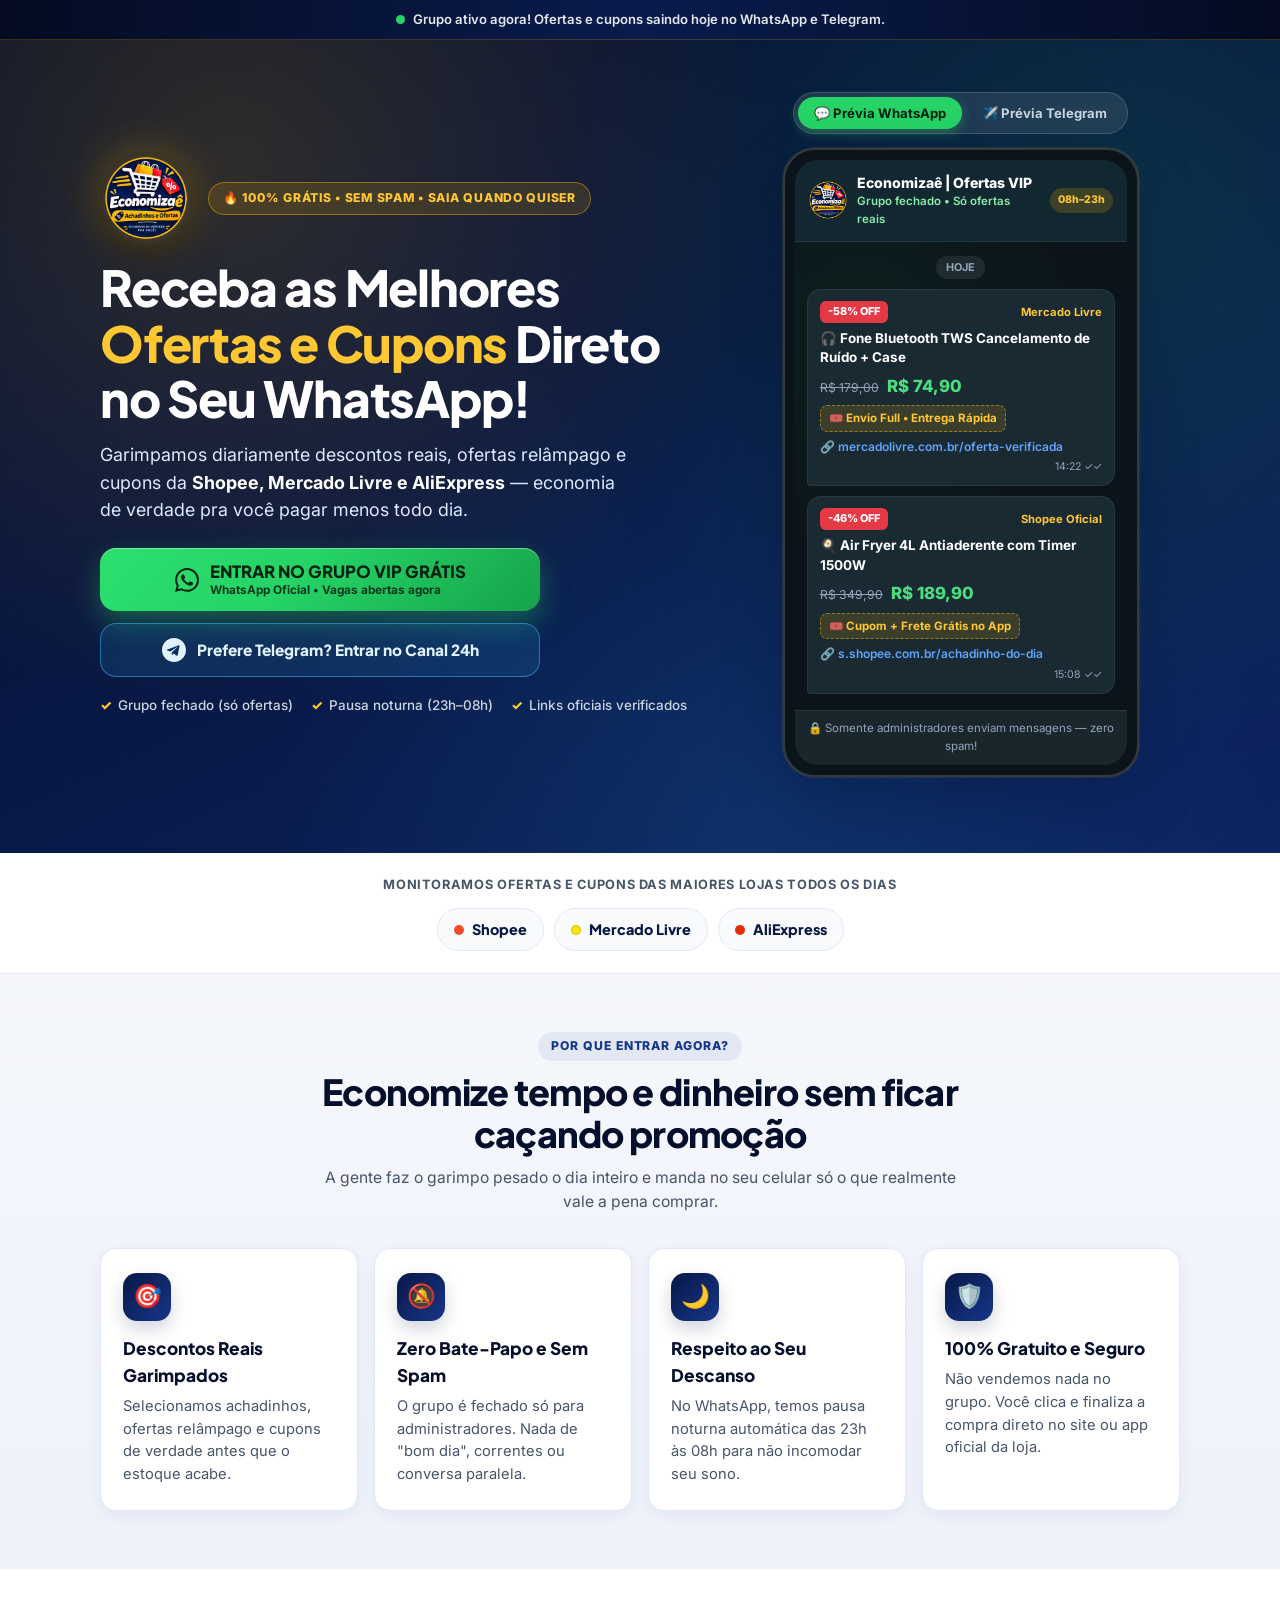
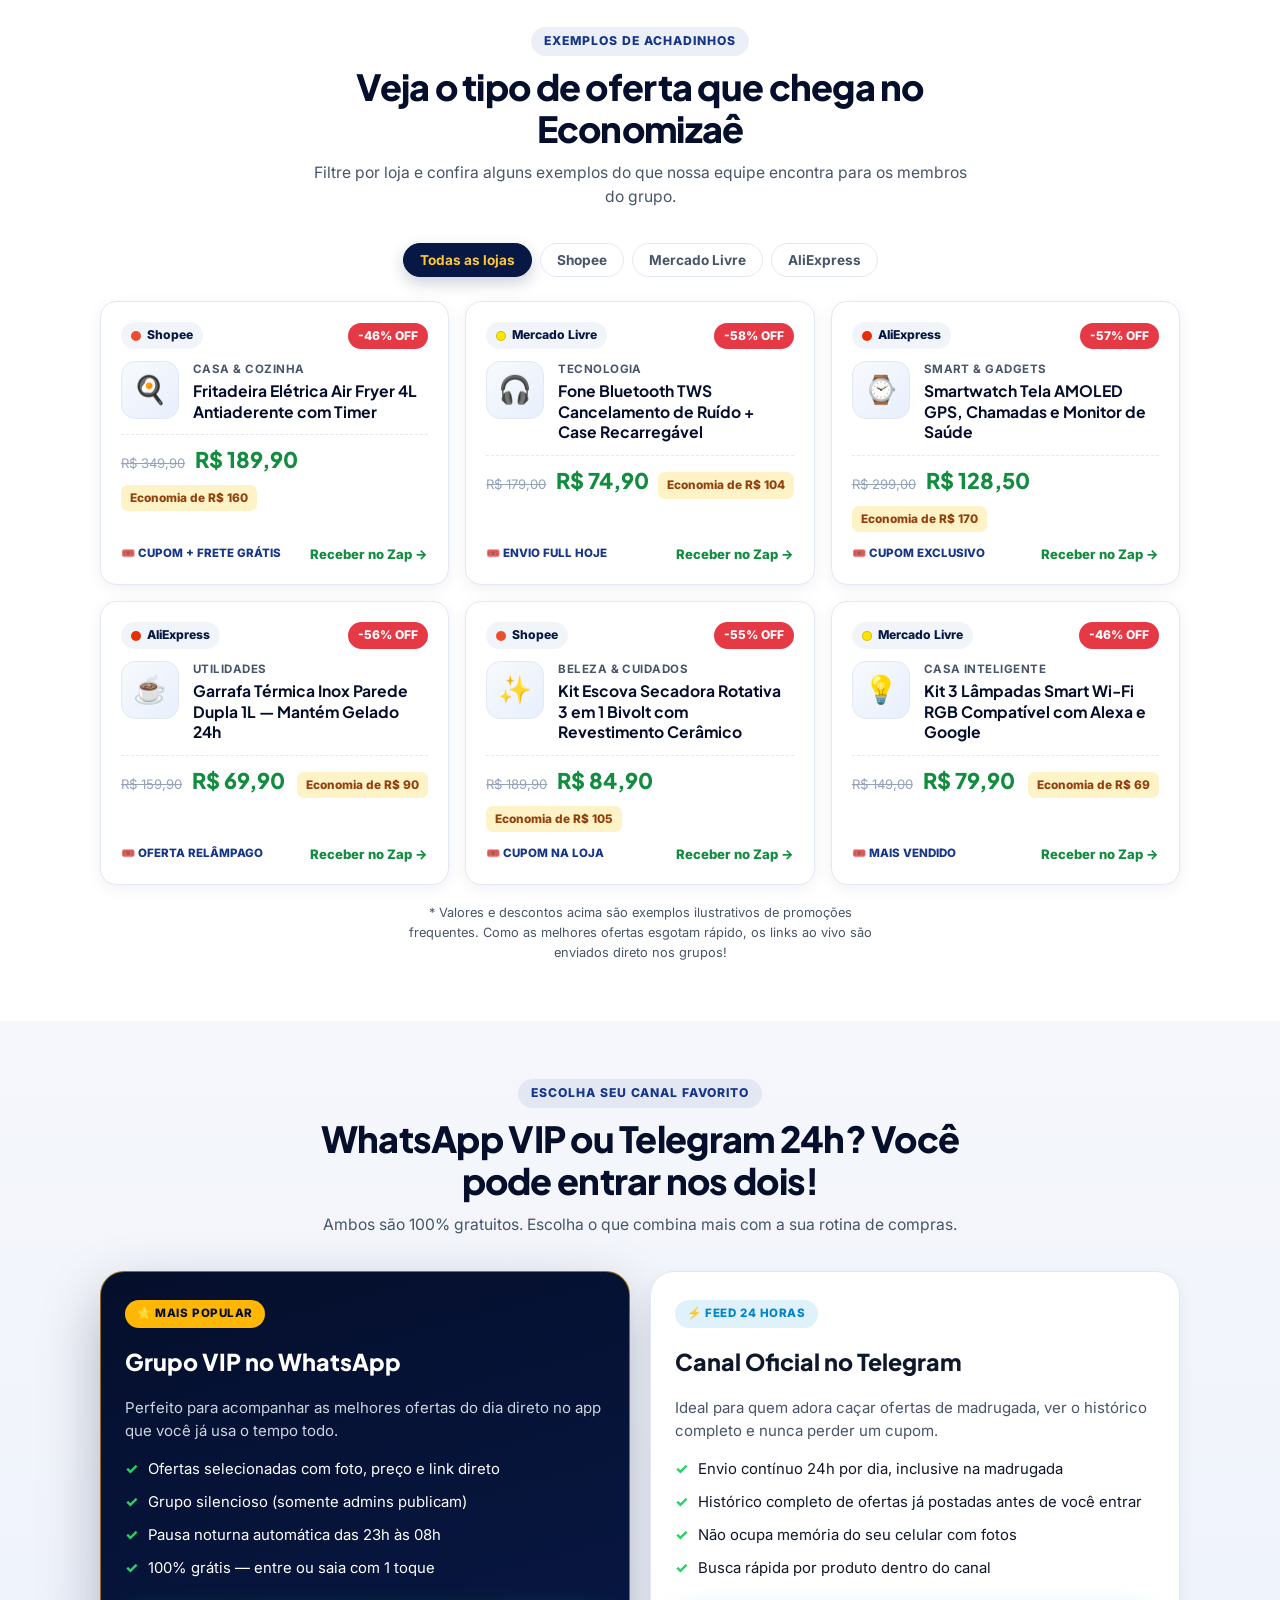
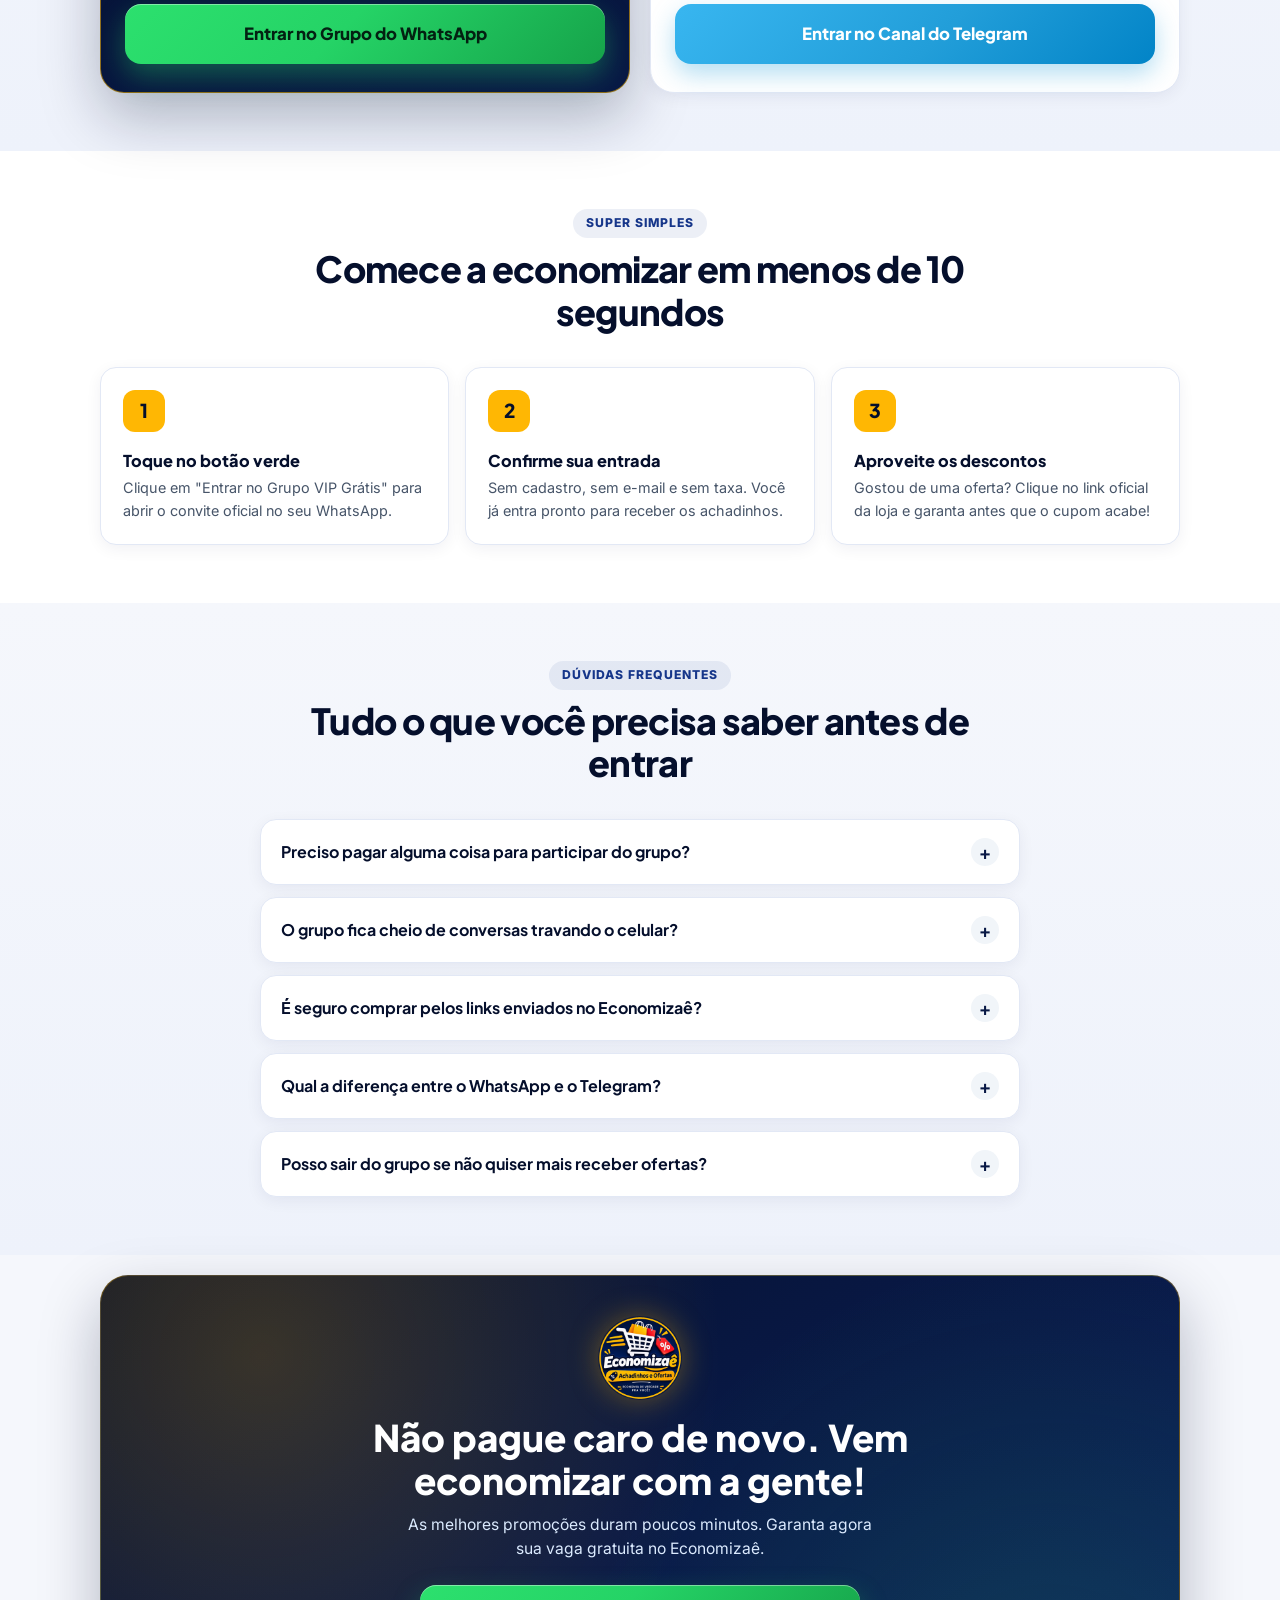
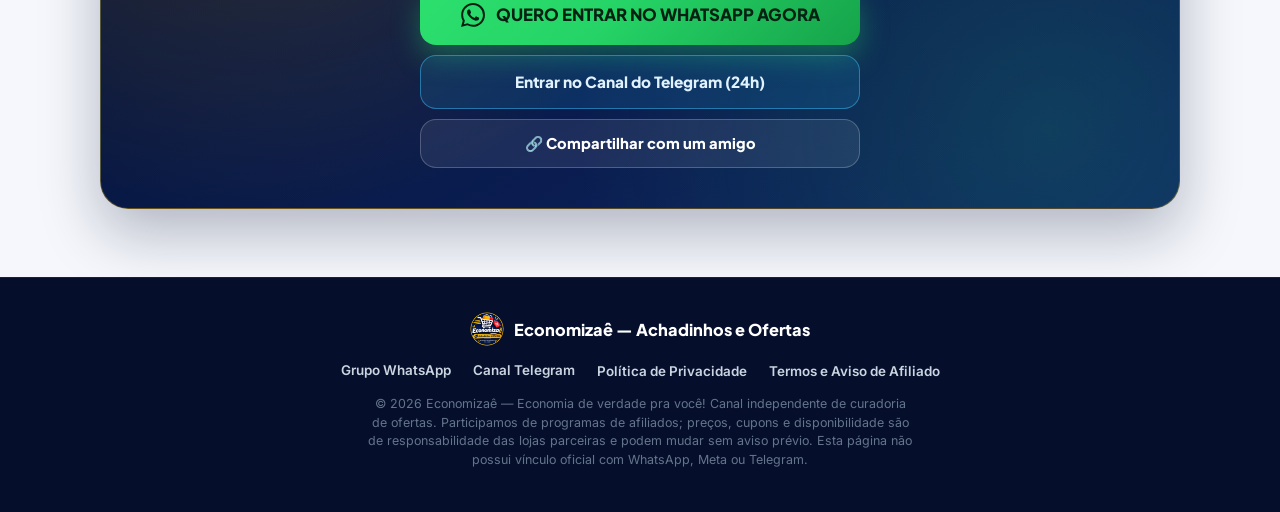
==== commit c7fe3cfd: "Add files via upload" ====
--- a/index.html
+++ b/index.html
@@ -4,14 +4,14 @@
   <meta charset="UTF-8" />
   <meta name="viewport" content="width=device-width, initial-scale=1.0" />
   <title>Economizaê — Grupo VIP de Ofertas e Cupons no WhatsApp</title>
-  <meta name="description" content="Entre grátis no grupo VIP do Economizaê e receba todos os dias as melhores ofertas, achadinhos e cupons da Shopee, Mercado Livre, AliExpress e Amazon direto no seu WhatsApp ou Telegram." />
+  <meta name="description" content="Entre grátis no grupo VIP do Economizaê e receba todos os dias as melhores ofertas, achadinhos e cupons da Shopee, Mercado Livre e AliExpress direto no seu WhatsApp ou Telegram." />
   <meta name="theme-color" content="#050f2c" />
 
   <!-- Open Graph / WhatsApp / Facebook / Instagram -->
   <meta property="og:type" content="website" />
   <meta property="og:locale" content="pt_BR" />
   <meta property="og:title" content="Economizaê — As Melhores Ofertas e Cupons no Seu WhatsApp!" />
-  <meta property="og:description" content="Grupo 100% gratuito e silencioso com achadinhos e descontos reais da Shopee, Mercado Livre, AliExpress e Amazon." />
+  <meta property="og:description" content="Grupo 100% gratuito e silencioso com achadinhos e descontos reais da Shopee, Mercado Livre e AliExpress." />
   <meta property="og:image" content="assets/og-share.png" />
   <meta name="twitter:card" content="summary_large_image" />
   <meta name="twitter:title" content="Economizaê — Grupo VIP de Ofertas e Cupons" />
@@ -62,7 +62,7 @@
 
         <p class="hero__subtitle">
           Garimpamos diariamente descontos reais, ofertas relâmpago e cupons da
-          <strong>Shopee, Mercado Livre, AliExpress e Amazon</strong> — economia de verdade pra você pagar menos todo dia.
+          <strong>Shopee, Mercado Livre e AliExpress</strong> — economia de verdade pra você pagar menos todo dia.
         </p>
 
         <div id="heroCta" class="cta-stack">
@@ -146,7 +146,6 @@
         <span class="store-pill"><span class="store-dot store-dot--shopee"></span>Shopee</span>
         <span class="store-pill"><span class="store-dot store-dot--ml"></span>Mercado Livre</span>
         <span class="store-pill"><span class="store-dot store-dot--ali"></span>AliExpress</span>
-        <span class="store-pill"><span class="store-dot store-dot--amazon"></span>Amazon</span>
       </div>
     </div>
   </section>
@@ -214,7 +213,6 @@
         <button type="button" class="filter-pill" data-filter="shopee">Shopee</button>
         <button type="button" class="filter-pill" data-filter="mercadolivre">Mercado Livre</button>
         <button type="button" class="filter-pill" data-filter="aliexpress">AliExpress</button>
-        <button type="button" class="filter-pill" data-filter="amazon">Amazon</button>
       </div>
 
       <div id="dealsGrid" class="deals-grid"></div>
@@ -368,7 +366,7 @@
           </button>
           <div class="faq-answer">
             <div class="faq-answer__inner">
-              Sim! Nós divulgamos apenas links que levam direto para as grandes lojas oficiais (Shopee, Mercado Livre, AliExpress e Amazon). Você paga e acompanha a entrega diretamente no site ou aplicativo da própria loja.
+              Sim! Nós divulgamos apenas links que levam direto para as grandes lojas oficiais (Shopee, Mercado Livre e AliExpress). Você paga e acompanha a entrega diretamente no site ou aplicativo da própria loja.
             </div>
           </div>
         </div>
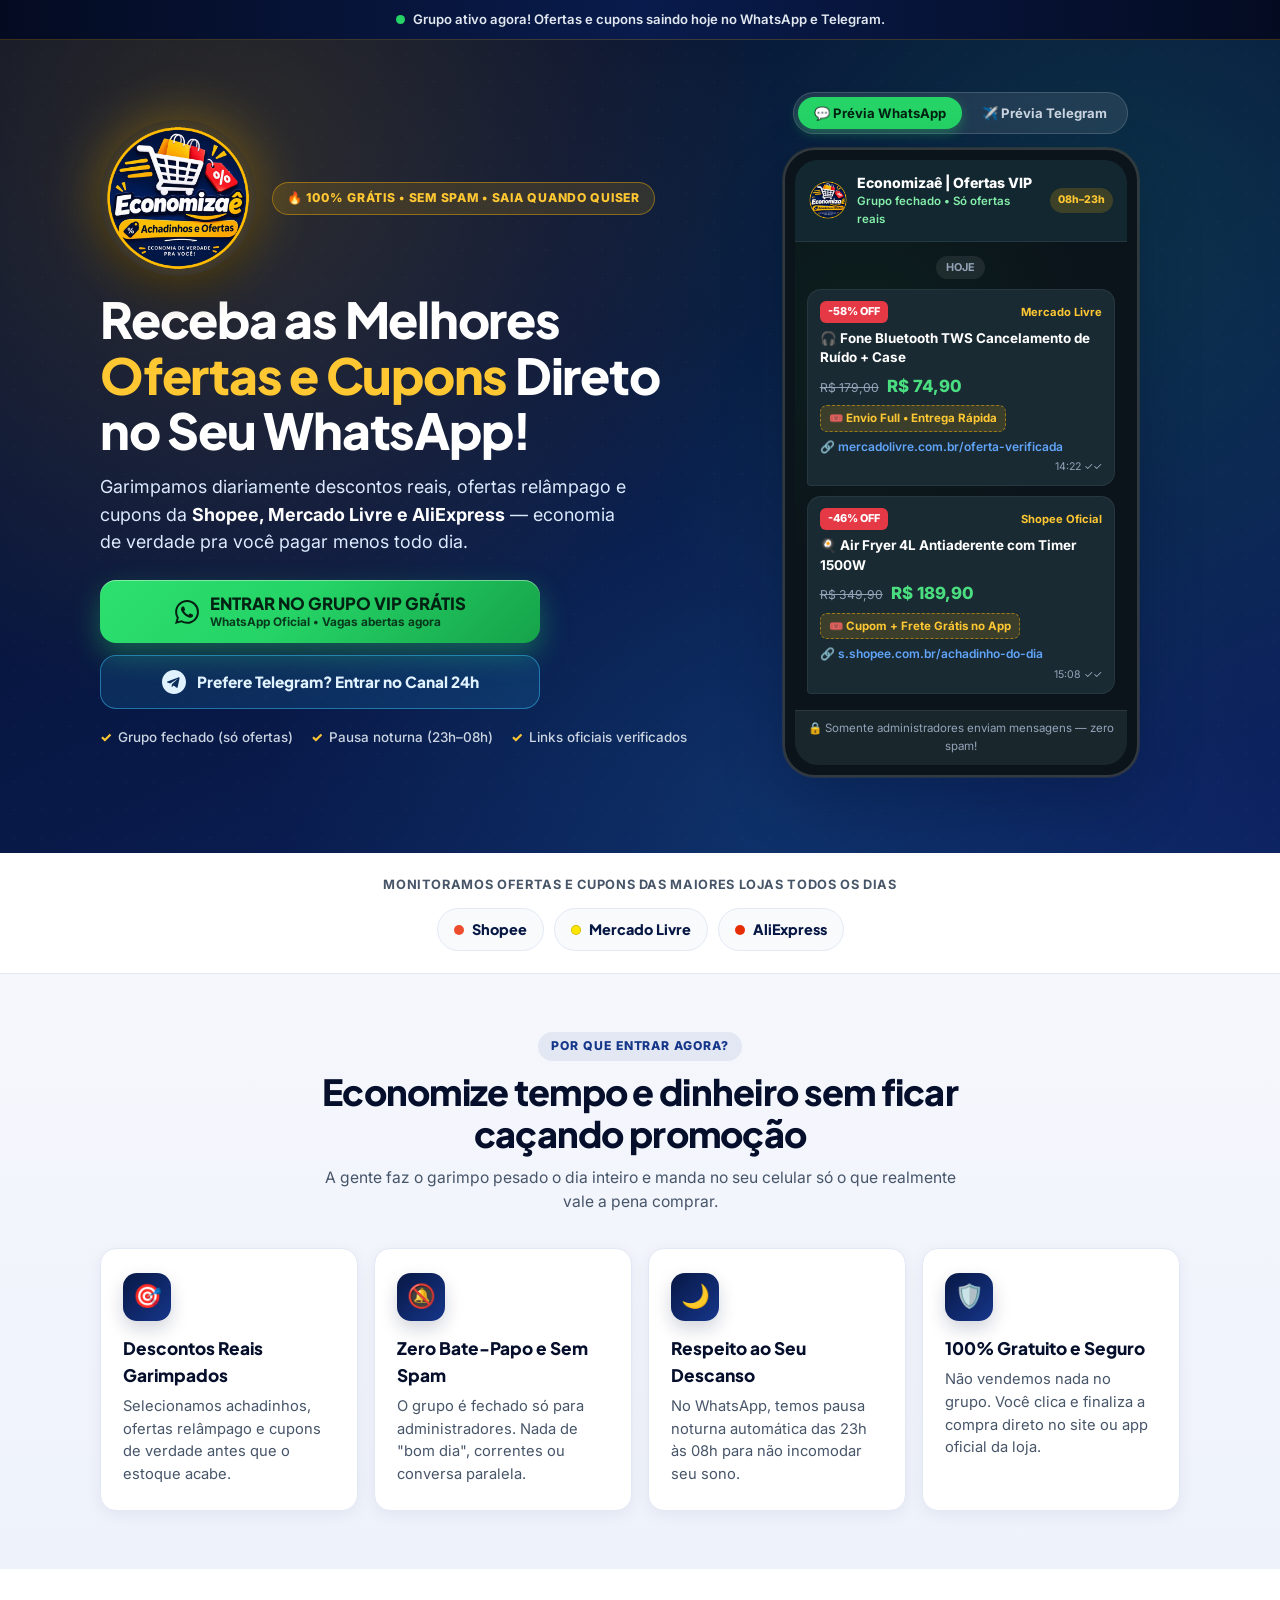
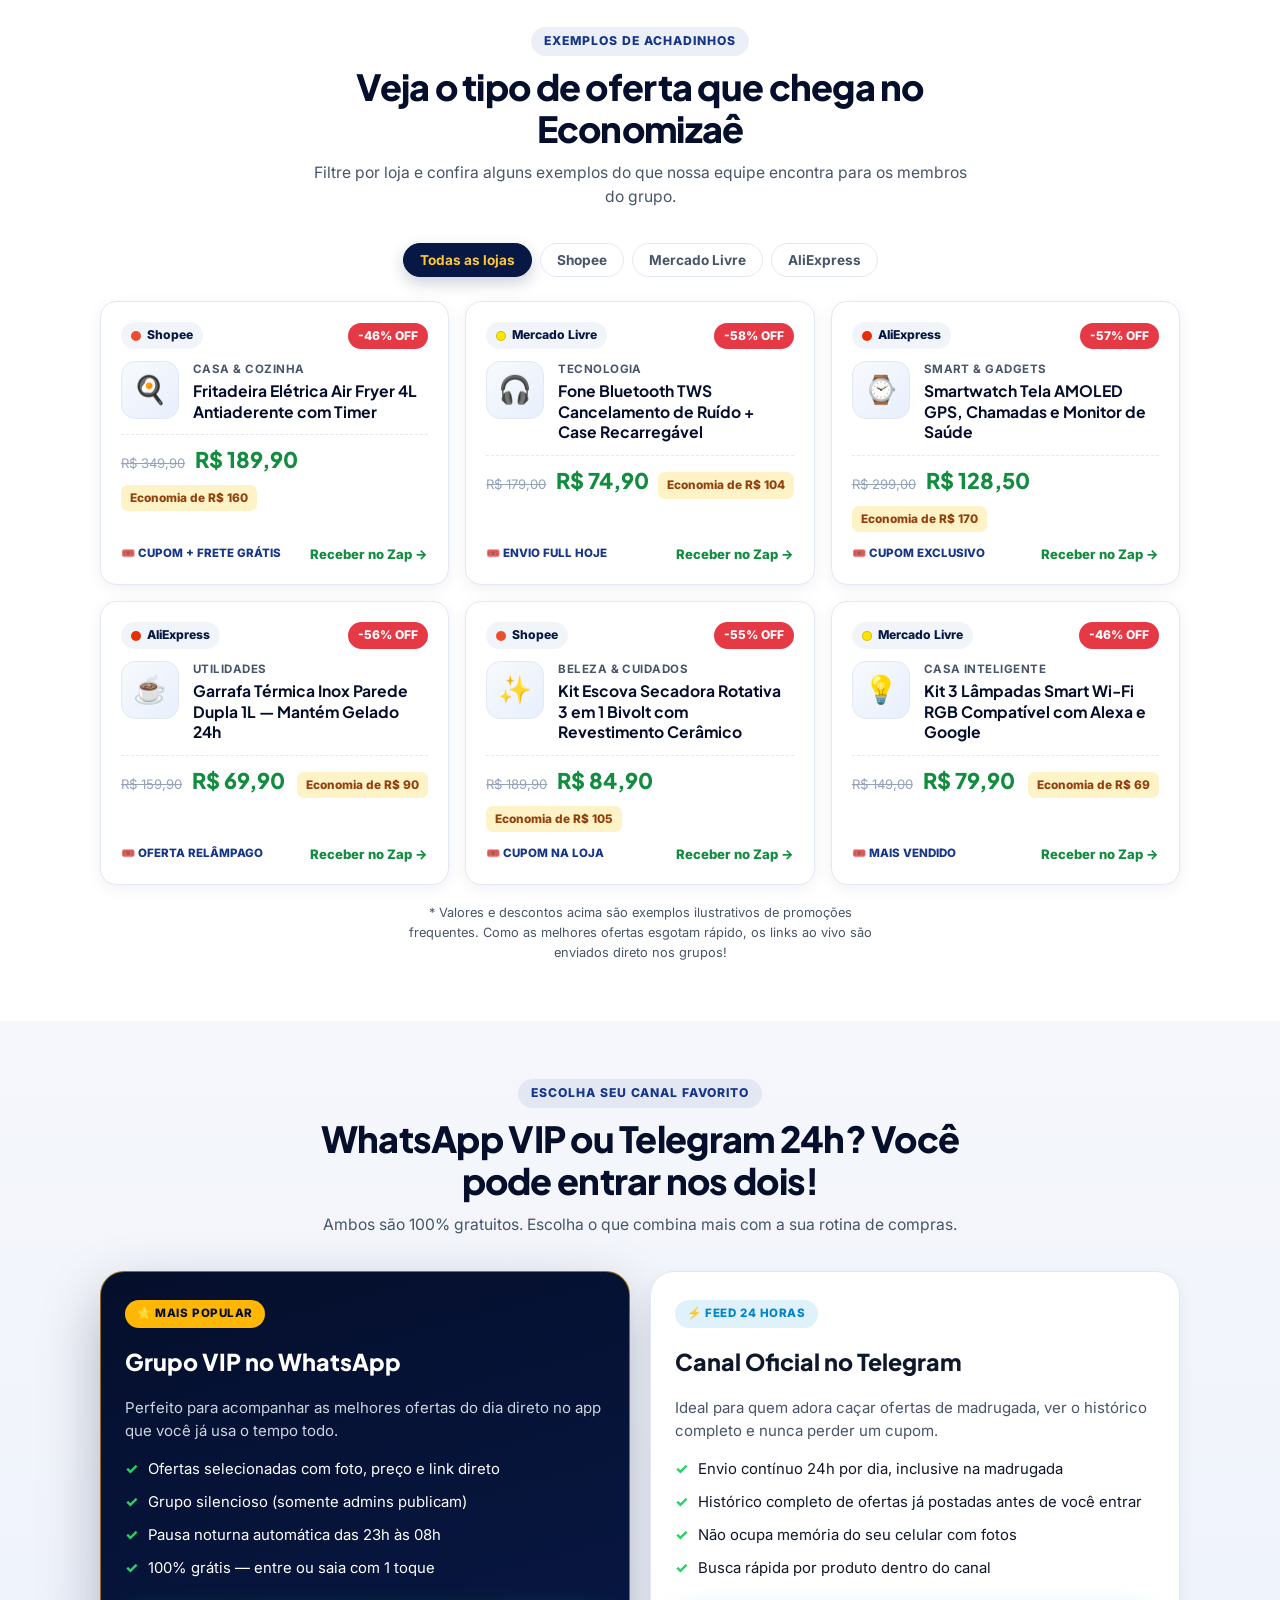
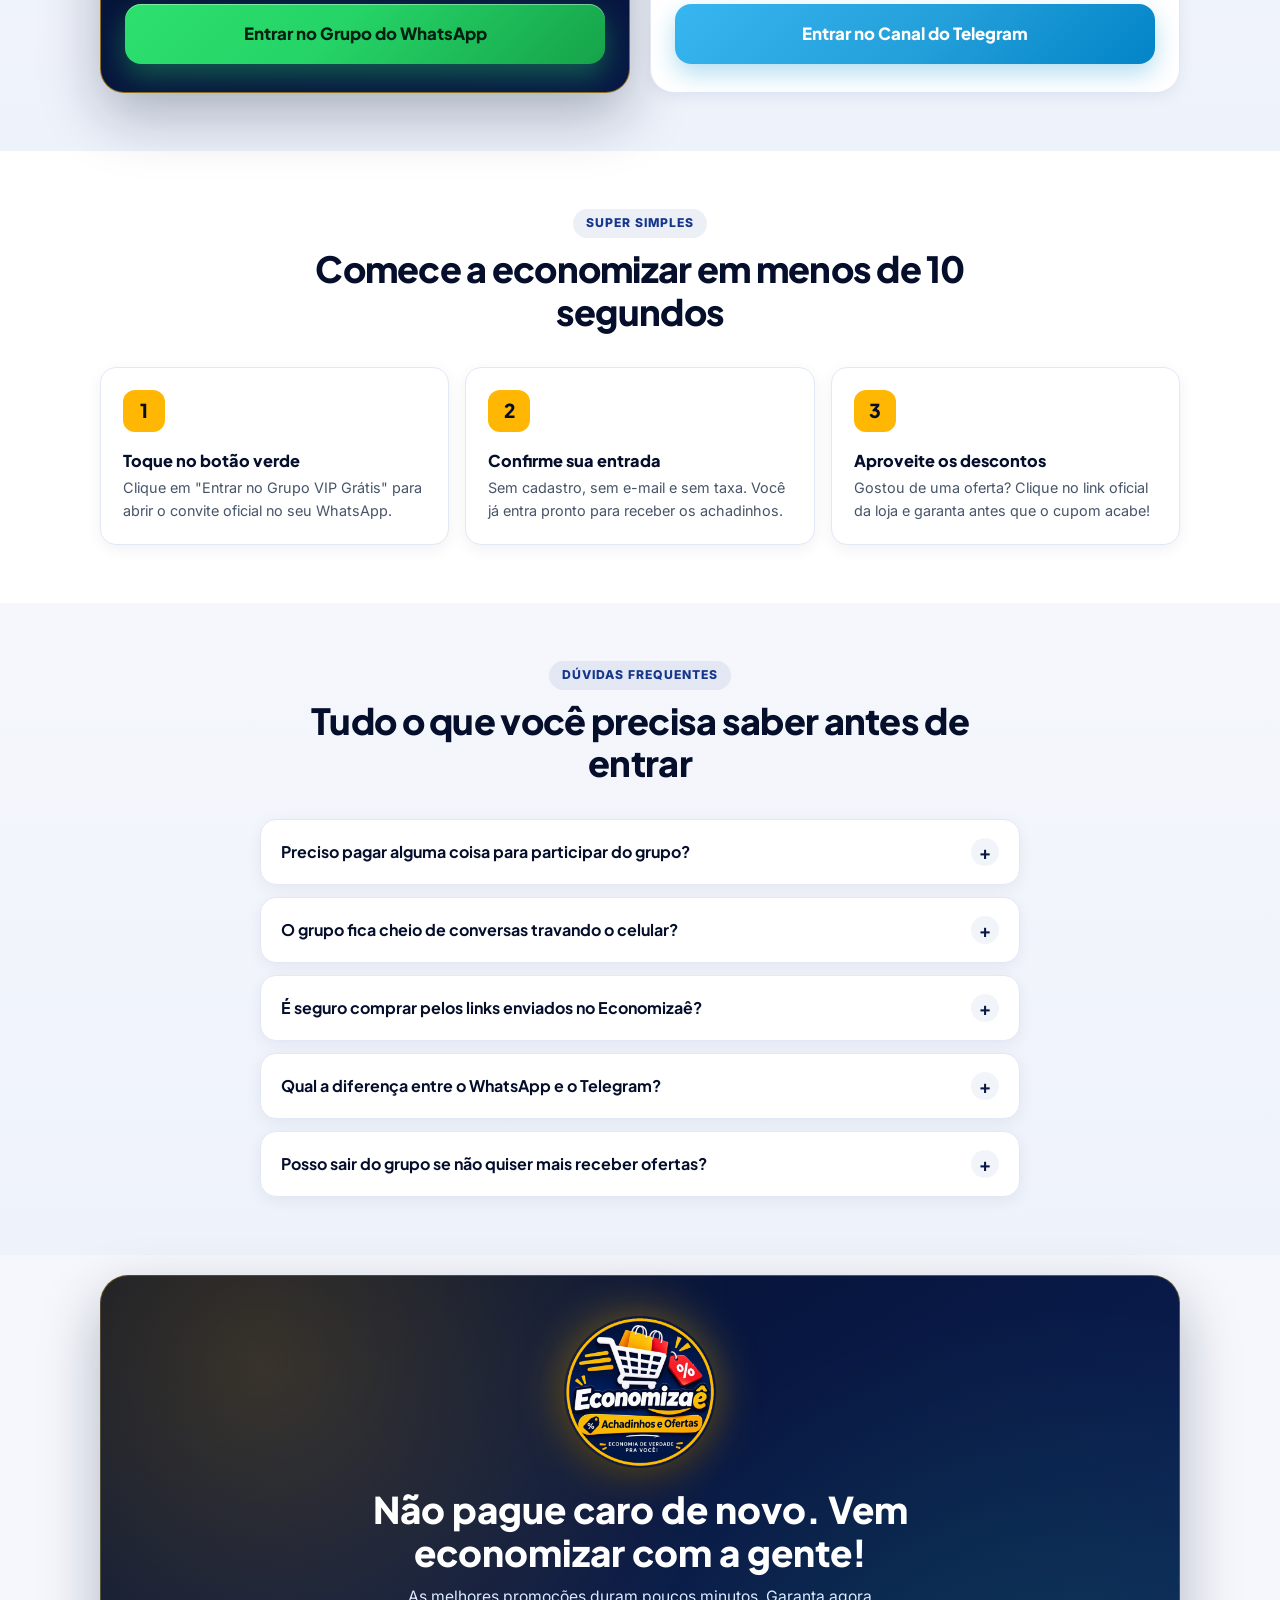
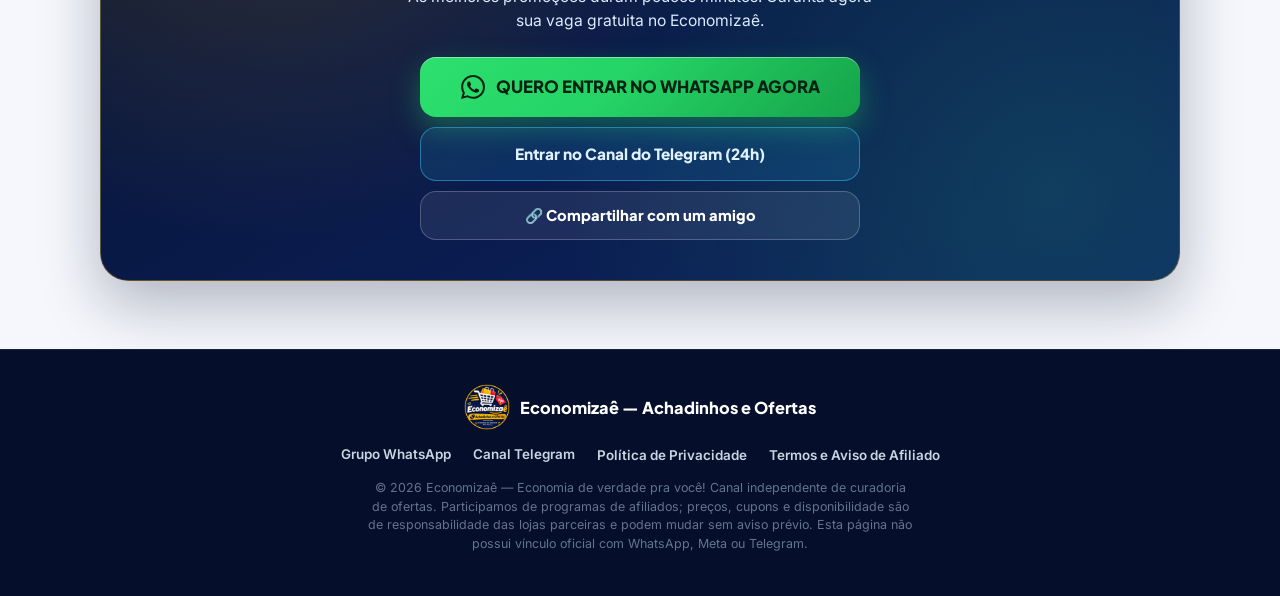
==== commit 3cdf14cc: "Add files via upload" ====
--- a/index.html
+++ b/index.html
@@ -48,8 +48,8 @@
               src="assets/logo-economizae.png"
               alt="Logo Economizaê — Achadinhos e Ofertas"
               class="hero__logo"
-              width="112"
-              height="112"
+              width="164"
+              height="164"
               fetchpriority="high"
             />
           </div>
@@ -402,7 +402,7 @@
   <section class="final-cta" id="finalCta">
     <div class="container">
       <div class="final-cta__box">
-        <img src="assets/logo-economizae.png" alt="Logo Economizaê" class="final-cta__logo" width="84" height="84" loading="lazy" />
+        <img src="assets/logo-economizae.png" alt="Logo Economizaê" class="final-cta__logo" width="152" height="152" loading="lazy" />
         <h2 class="final-cta__title">Não pague caro de novo. Vem economizar com a gente!</h2>
         <p class="final-cta__desc">
           As melhores promoções duram poucos minutos. Garanta agora sua vaga gratuita no Economizaê.
@@ -446,7 +446,7 @@
   <footer class="footer">
     <div class="container footer__inner">
       <div class="footer__brand">
-        <img src="assets/logo-economizae.png" alt="Economizaê" width="34" height="34" loading="lazy" />
+        <img src="assets/logo-economizae.png" alt="Economizaê" width="46" height="46" loading="lazy" />
         <span>Economizaê — Achadinhos e Ofertas</span>
       </div>
 
--- a/assets/styles.css
+++ b/assets/styles.css
@@ -179,13 +179,14 @@
 
 .hero__logo-wrap {
   position: relative;
-  width: 112px;
-  height: 112px;
+  width: 164px;
+  height: 164px;
   border-radius: 50%;
-  padding: 4px;
-  background: radial-gradient(circle, rgba(255, 183, 3, 0.45) 0%, rgba(255, 183, 3, 0.08) 70%);
-  box-shadow: 0 0 42px rgba(255, 183, 3, 0.32), 0 12px 28px rgba(0, 0, 0, 0.4);
+  padding: 5px;
+  background: radial-gradient(circle, rgba(255, 183, 3, 0.5) 0%, rgba(255, 183, 3, 0.1) 70%);
+  box-shadow: 0 0 54px rgba(255, 183, 3, 0.38), 0 16px 34px rgba(0, 0, 0, 0.45);
   animation: floatLogo 4.8s ease-in-out infinite;
+  flex-shrink: 0;
 }
 
 @keyframes floatLogo {
@@ -1196,11 +1197,11 @@
 }
 
 .final-cta__logo {
-  width: 84px;
-  height: 84px;
+  width: 152px;
+  height: 152px;
   border-radius: 50%;
-  margin-bottom: 16px;
-  box-shadow: 0 0 30px rgba(255, 183, 3, 0.35);
+  margin-bottom: 20px;
+  box-shadow: 0 0 46px rgba(255, 183, 3, 0.42), 0 12px 28px rgba(0, 0, 0, 0.35);
 }
 
 .final-cta__title {
@@ -1255,8 +1256,8 @@
 }
 
 .footer__brand img {
-  width: 34px;
-  height: 34px;
+  width: 46px;
+  height: 46px;
   border-radius: 50%;
 }
 
@@ -1457,8 +1458,8 @@
     gap: 16px;
   }
   .hero__logo-wrap {
-    width: 92px;
-    height: 92px;
+    width: 156px;
+    height: 156px;
   }
   .hero__trust {
     justify-content: flex-start;
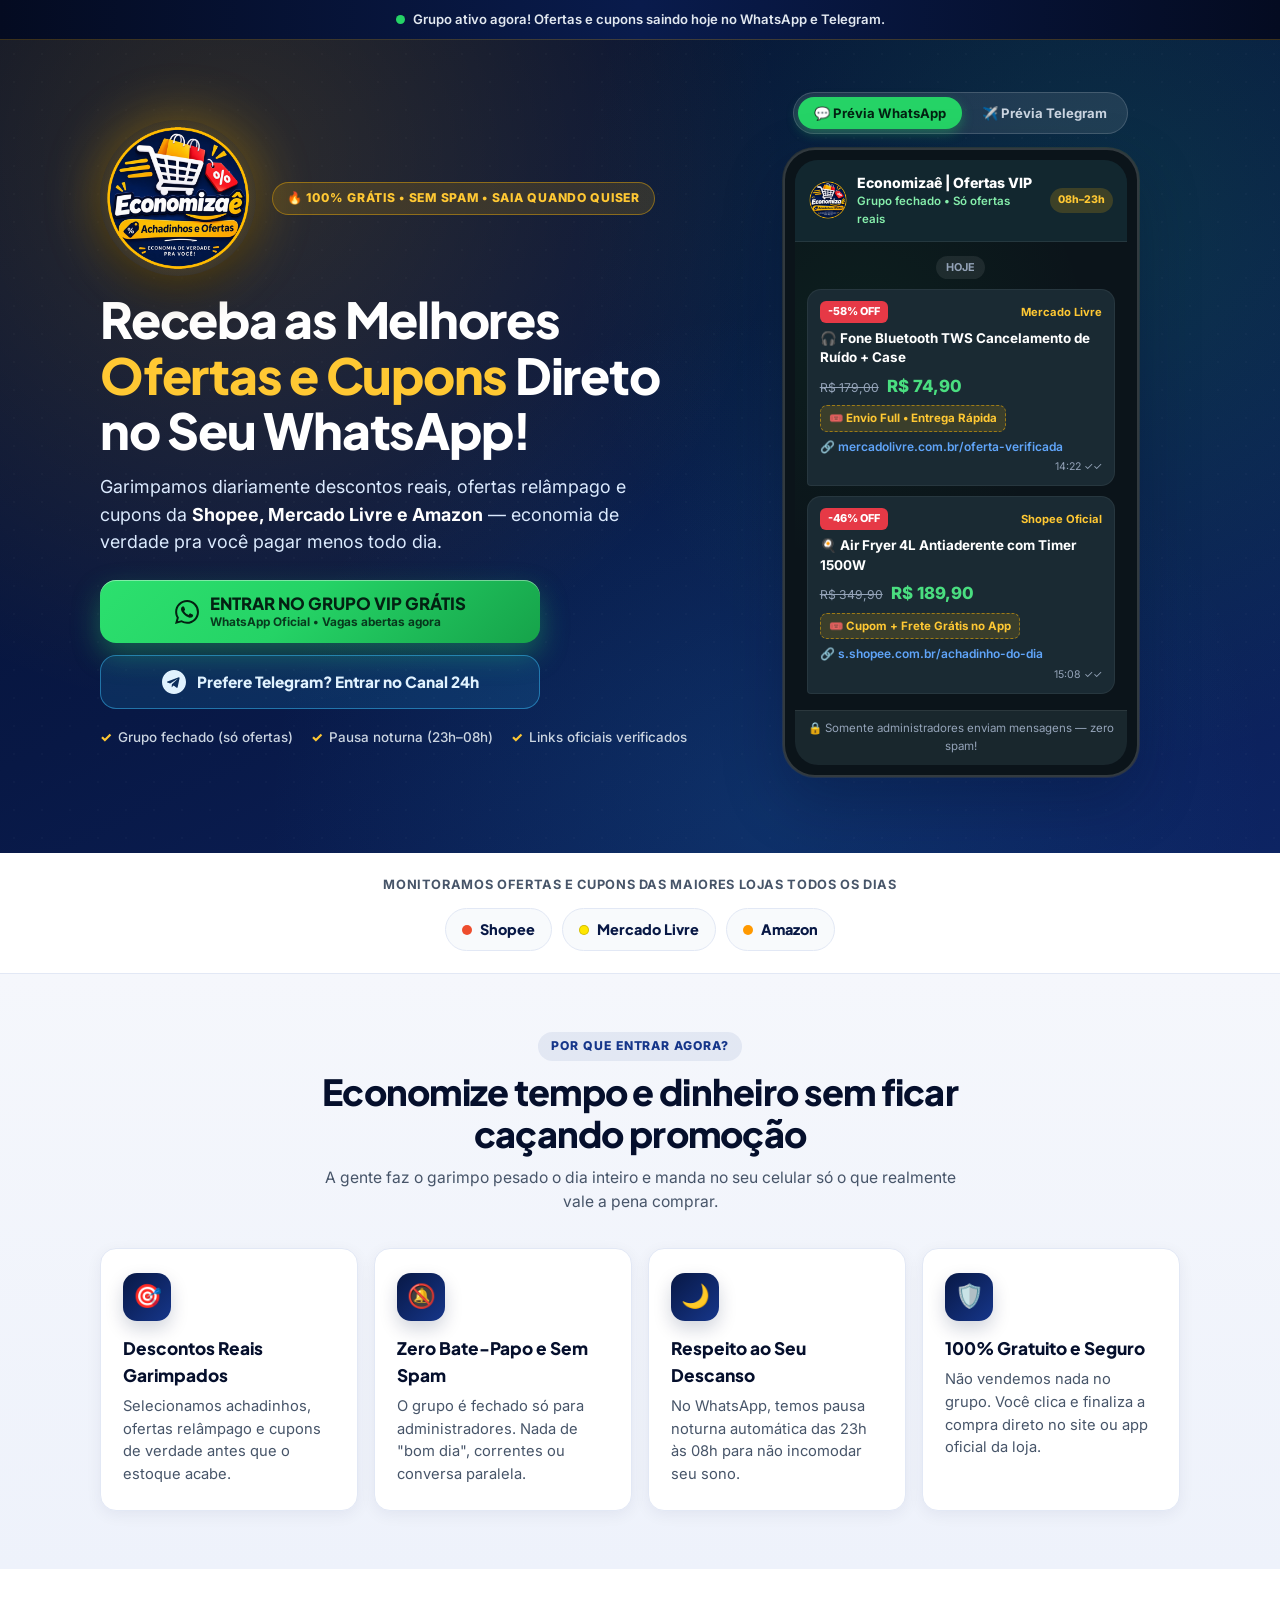
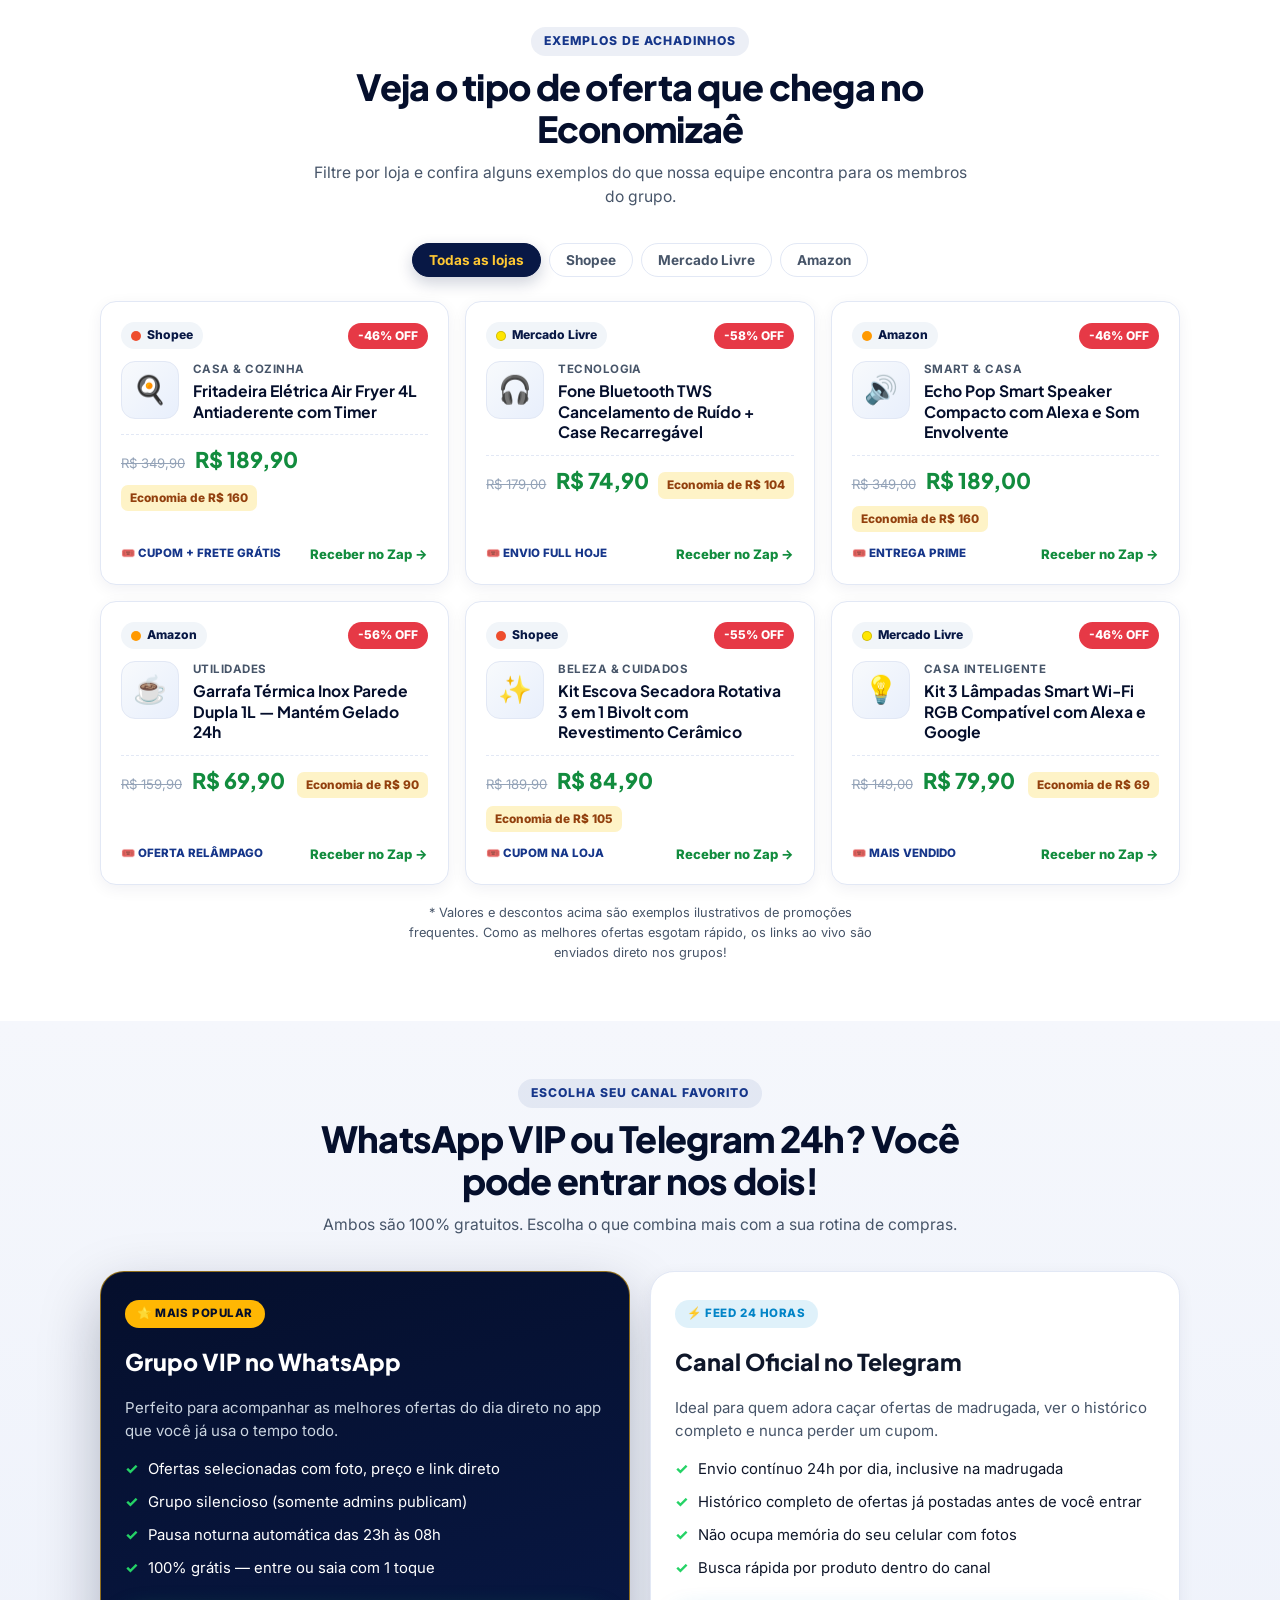
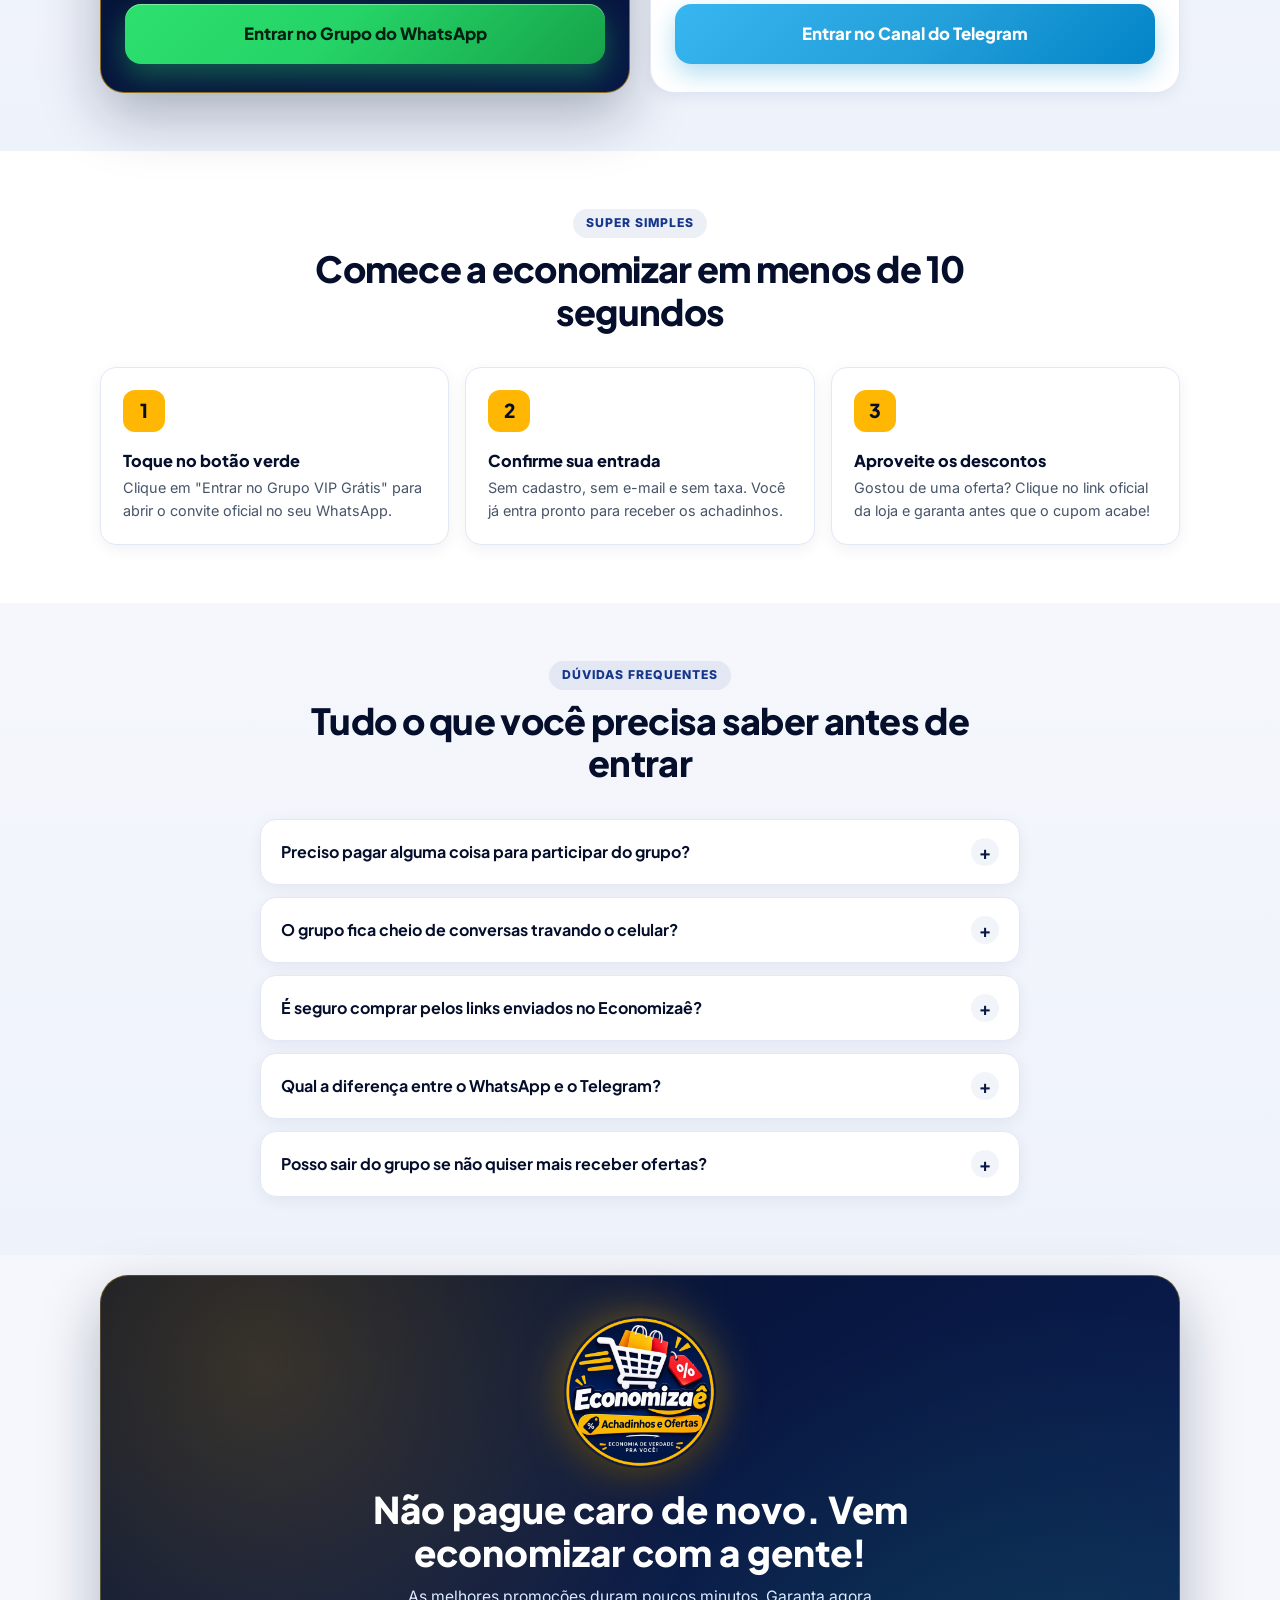
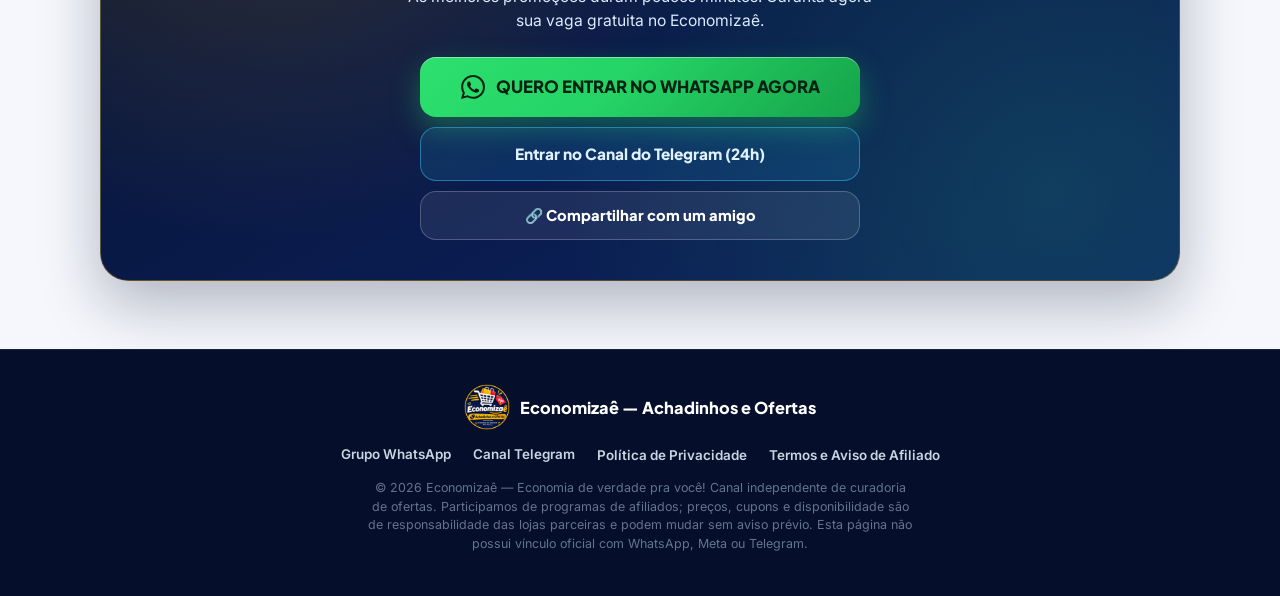
==== commit 32c79e7c: "Add files via upload" ====
--- a/index.html
+++ b/index.html
@@ -4,14 +4,14 @@
   <meta charset="UTF-8" />
   <meta name="viewport" content="width=device-width, initial-scale=1.0" />
   <title>Economizaê — Grupo VIP de Ofertas e Cupons no WhatsApp</title>
-  <meta name="description" content="Entre grátis no grupo VIP do Economizaê e receba todos os dias as melhores ofertas, achadinhos e cupons da Shopee, Mercado Livre e AliExpress direto no seu WhatsApp ou Telegram." />
+  <meta name="description" content="Entre grátis no grupo VIP do Economizaê e receba todos os dias as melhores ofertas, achadinhos e cupons da Shopee, Mercado Livre e Amazon direto no seu WhatsApp ou Telegram." />
   <meta name="theme-color" content="#050f2c" />
 
   <!-- Open Graph / WhatsApp / Facebook / Instagram -->
   <meta property="og:type" content="website" />
   <meta property="og:locale" content="pt_BR" />
   <meta property="og:title" content="Economizaê — As Melhores Ofertas e Cupons no Seu WhatsApp!" />
-  <meta property="og:description" content="Grupo 100% gratuito e silencioso com achadinhos e descontos reais da Shopee, Mercado Livre e AliExpress." />
+  <meta property="og:description" content="Grupo 100% gratuito e silencioso com achadinhos e descontos reais da Shopee, Mercado Livre e Amazon." />
   <meta property="og:image" content="assets/og-share.png" />
   <meta name="twitter:card" content="summary_large_image" />
   <meta name="twitter:title" content="Economizaê — Grupo VIP de Ofertas e Cupons" />
@@ -62,7 +62,7 @@
 
         <p class="hero__subtitle">
           Garimpamos diariamente descontos reais, ofertas relâmpago e cupons da
-          <strong>Shopee, Mercado Livre e AliExpress</strong> — economia de verdade pra você pagar menos todo dia.
+          <strong>Shopee, Mercado Livre e Amazon</strong> — economia de verdade pra você pagar menos todo dia.
         </p>
 
         <div id="heroCta" class="cta-stack">
@@ -145,7 +145,7 @@
       <div class="stores-pills">
         <span class="store-pill"><span class="store-dot store-dot--shopee"></span>Shopee</span>
         <span class="store-pill"><span class="store-dot store-dot--ml"></span>Mercado Livre</span>
-        <span class="store-pill"><span class="store-dot store-dot--ali"></span>AliExpress</span>
+        <span class="store-pill"><span class="store-dot store-dot--amazon"></span>Amazon</span>
       </div>
     </div>
   </section>
@@ -212,7 +212,7 @@
         <button type="button" class="filter-pill is-active" data-filter="todas">Todas as lojas</button>
         <button type="button" class="filter-pill" data-filter="shopee">Shopee</button>
         <button type="button" class="filter-pill" data-filter="mercadolivre">Mercado Livre</button>
-        <button type="button" class="filter-pill" data-filter="aliexpress">AliExpress</button>
+        <button type="button" class="filter-pill" data-filter="amazon">Amazon</button>
       </div>
 
       <div id="dealsGrid" class="deals-grid"></div>
@@ -366,7 +366,7 @@
           </button>
           <div class="faq-answer">
             <div class="faq-answer__inner">
-              Sim! Nós divulgamos apenas links que levam direto para as grandes lojas oficiais (Shopee, Mercado Livre e AliExpress). Você paga e acompanha a entrega diretamente no site ou aplicativo da própria loja.
+              Sim! Nós divulgamos apenas links que levam direto para as grandes lojas oficiais (Shopee, Mercado Livre e Amazon). Você paga e acompanha a entrega diretamente no site ou aplicativo da própria loja.
             </div>
           </div>
         </div>
